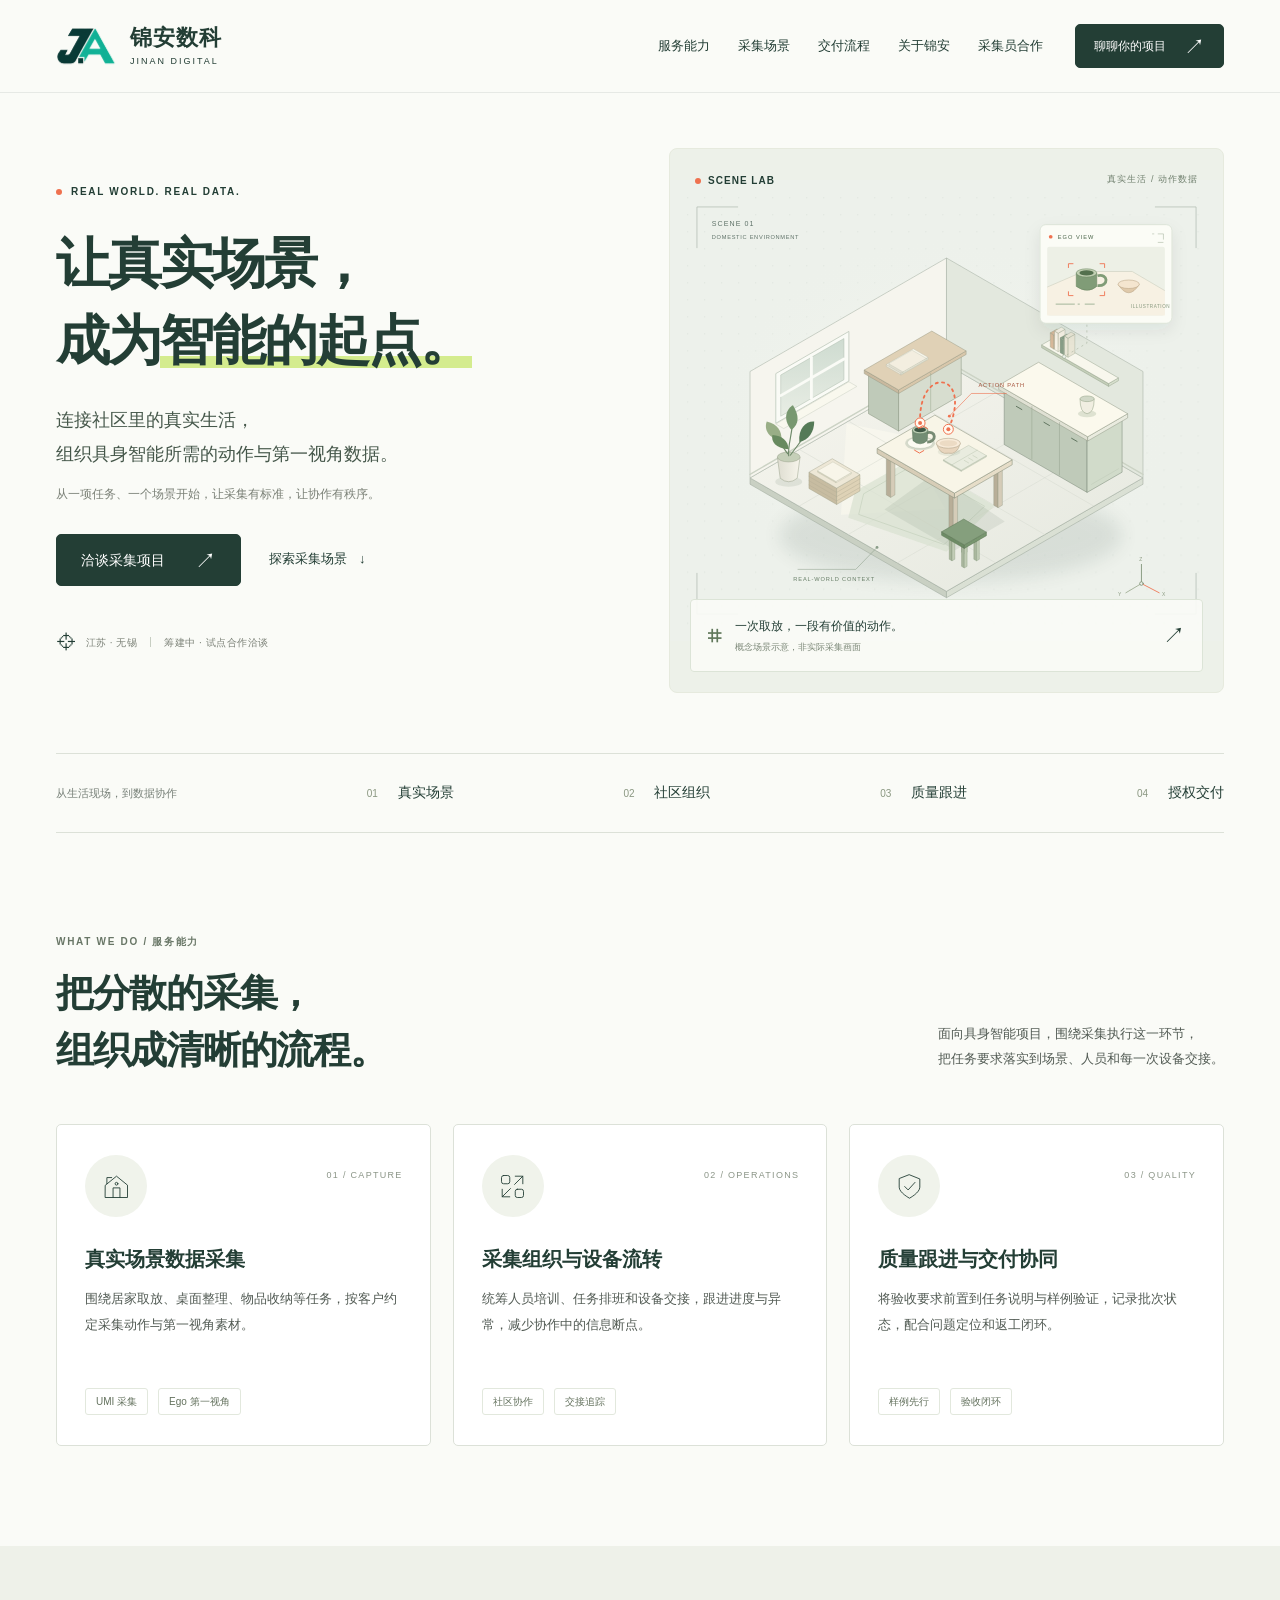
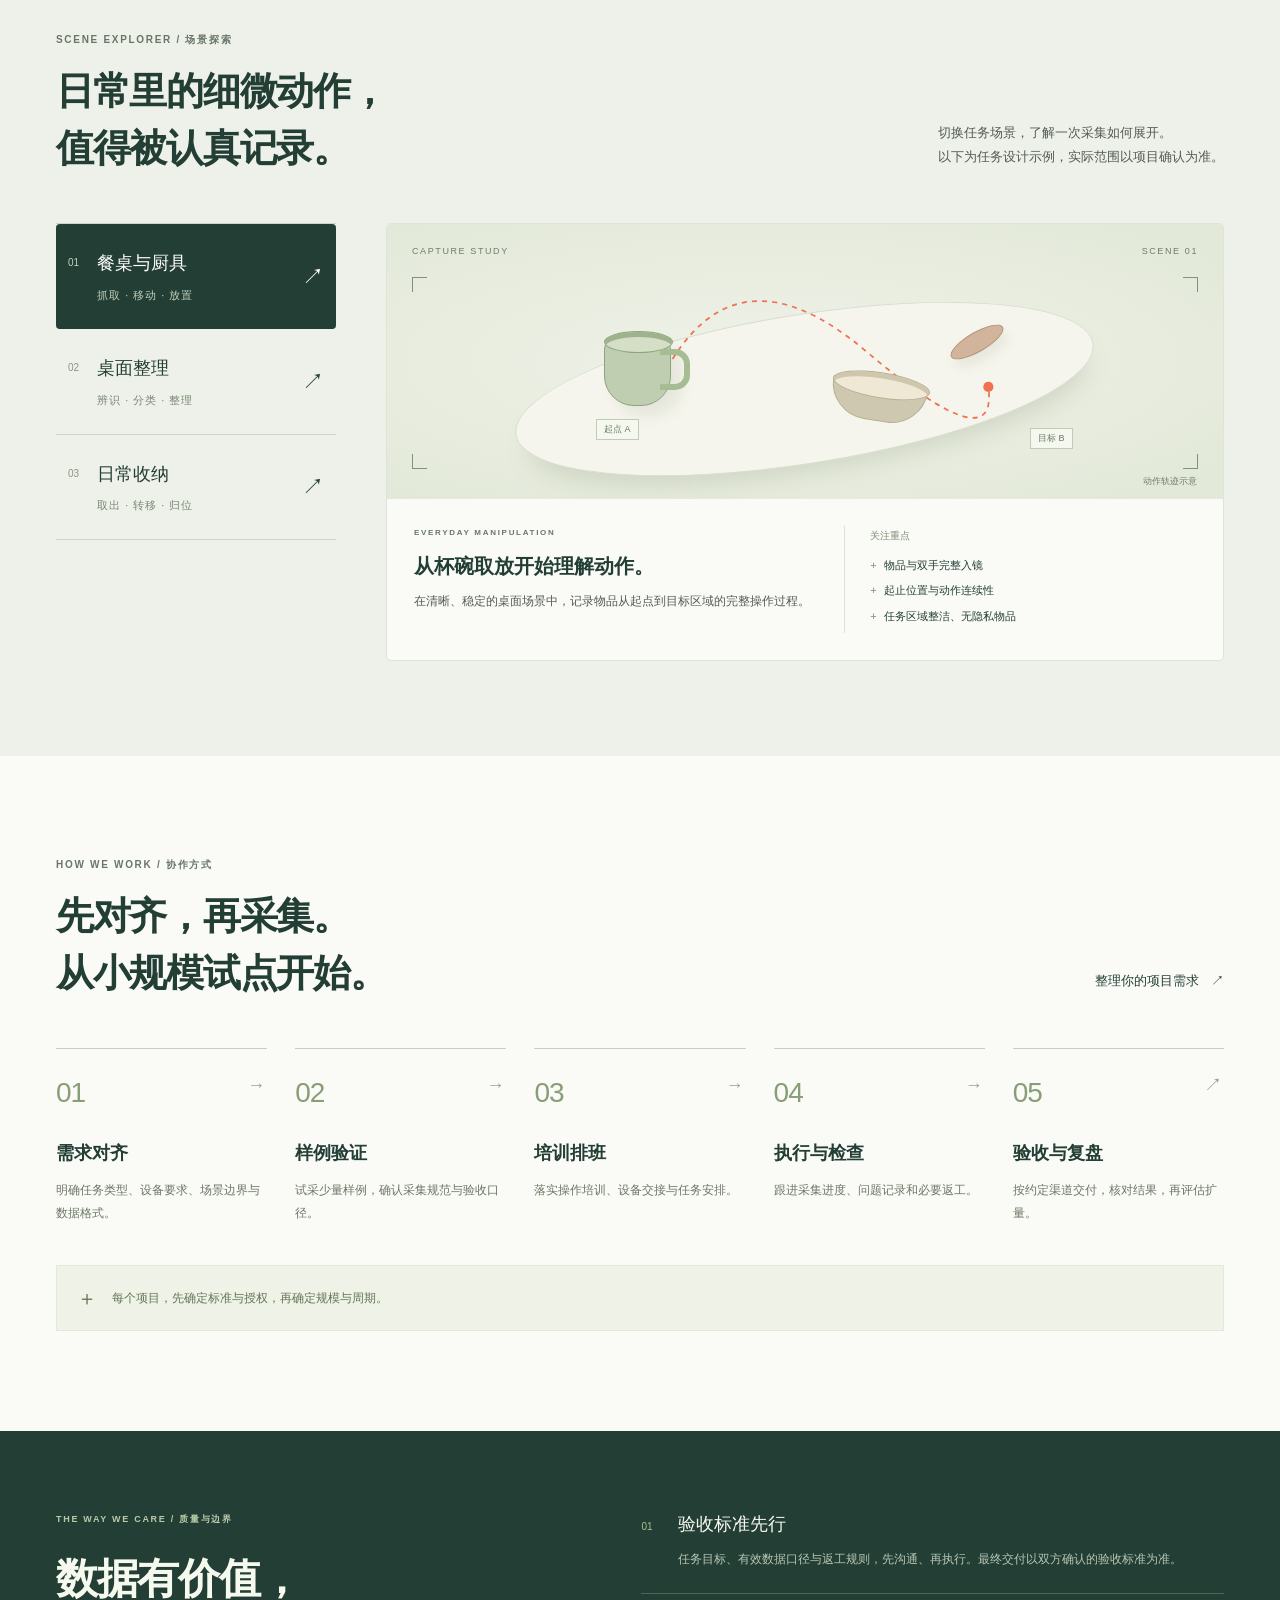
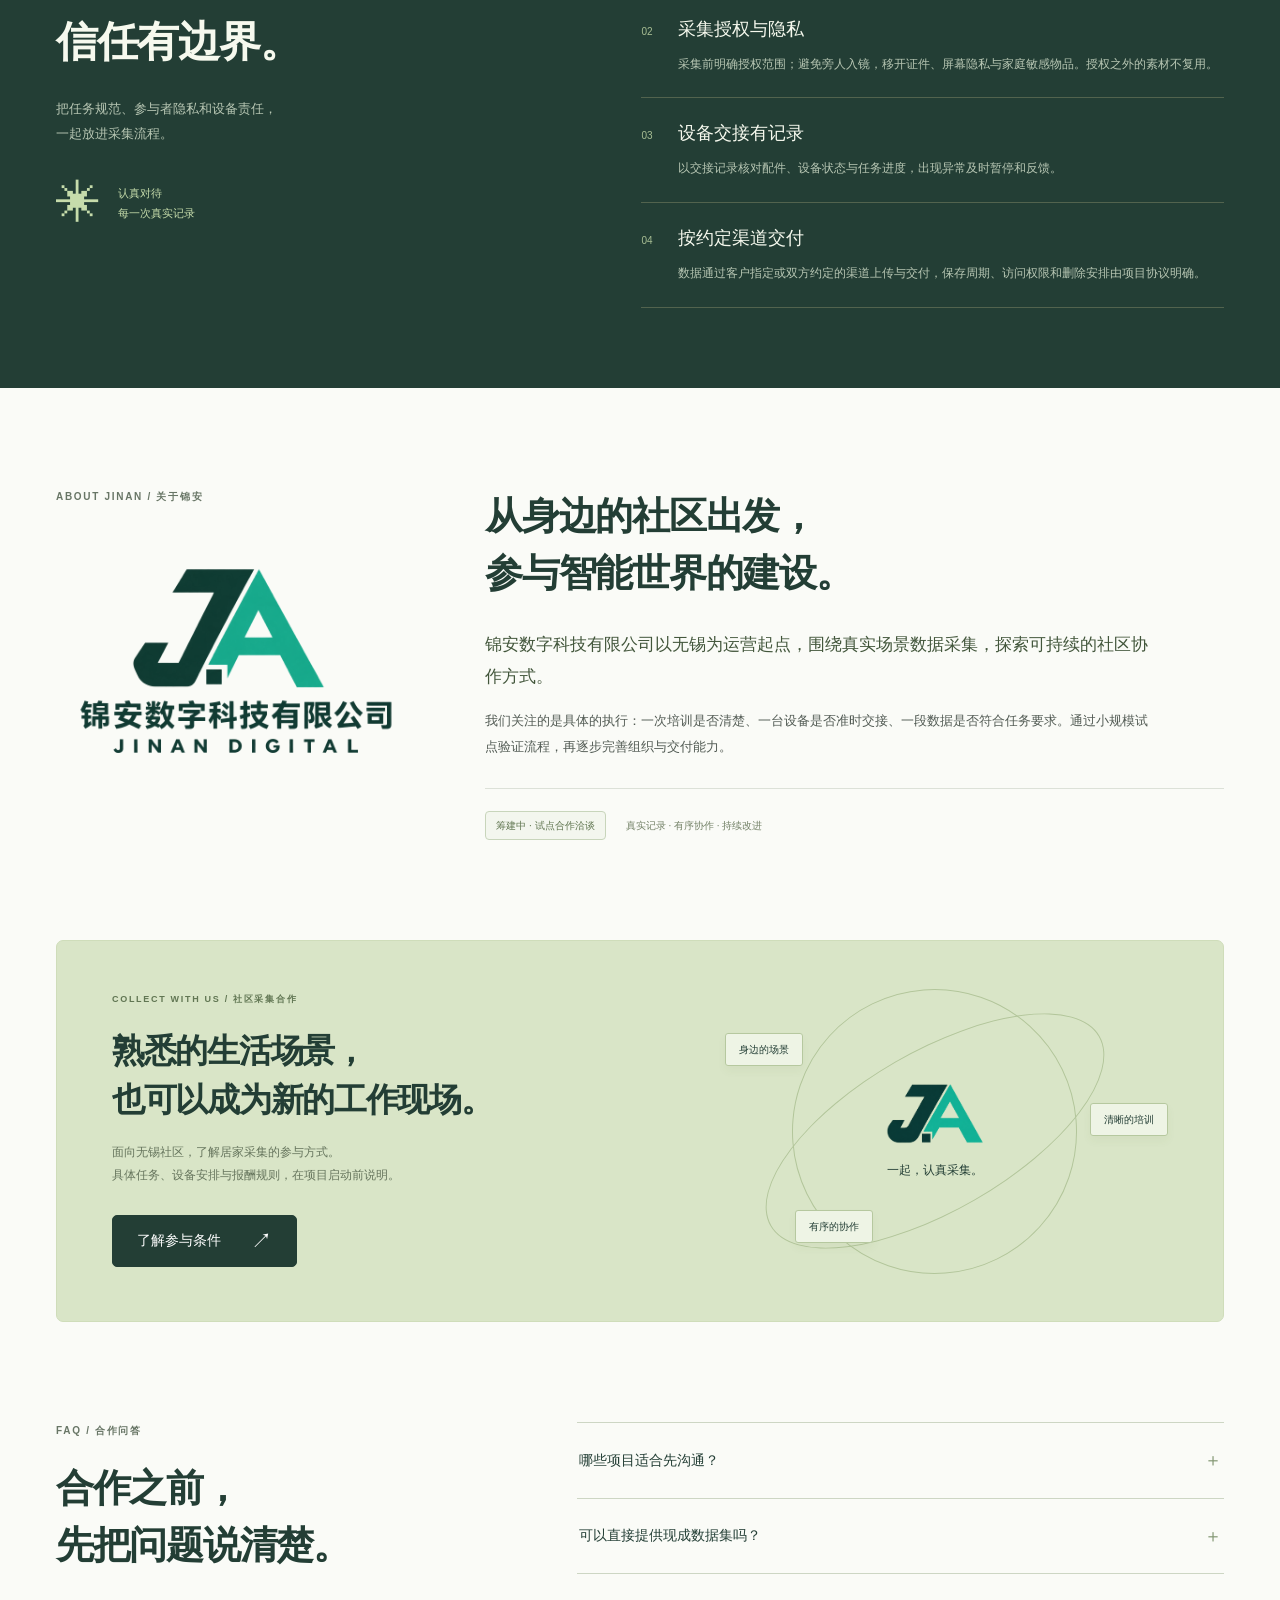
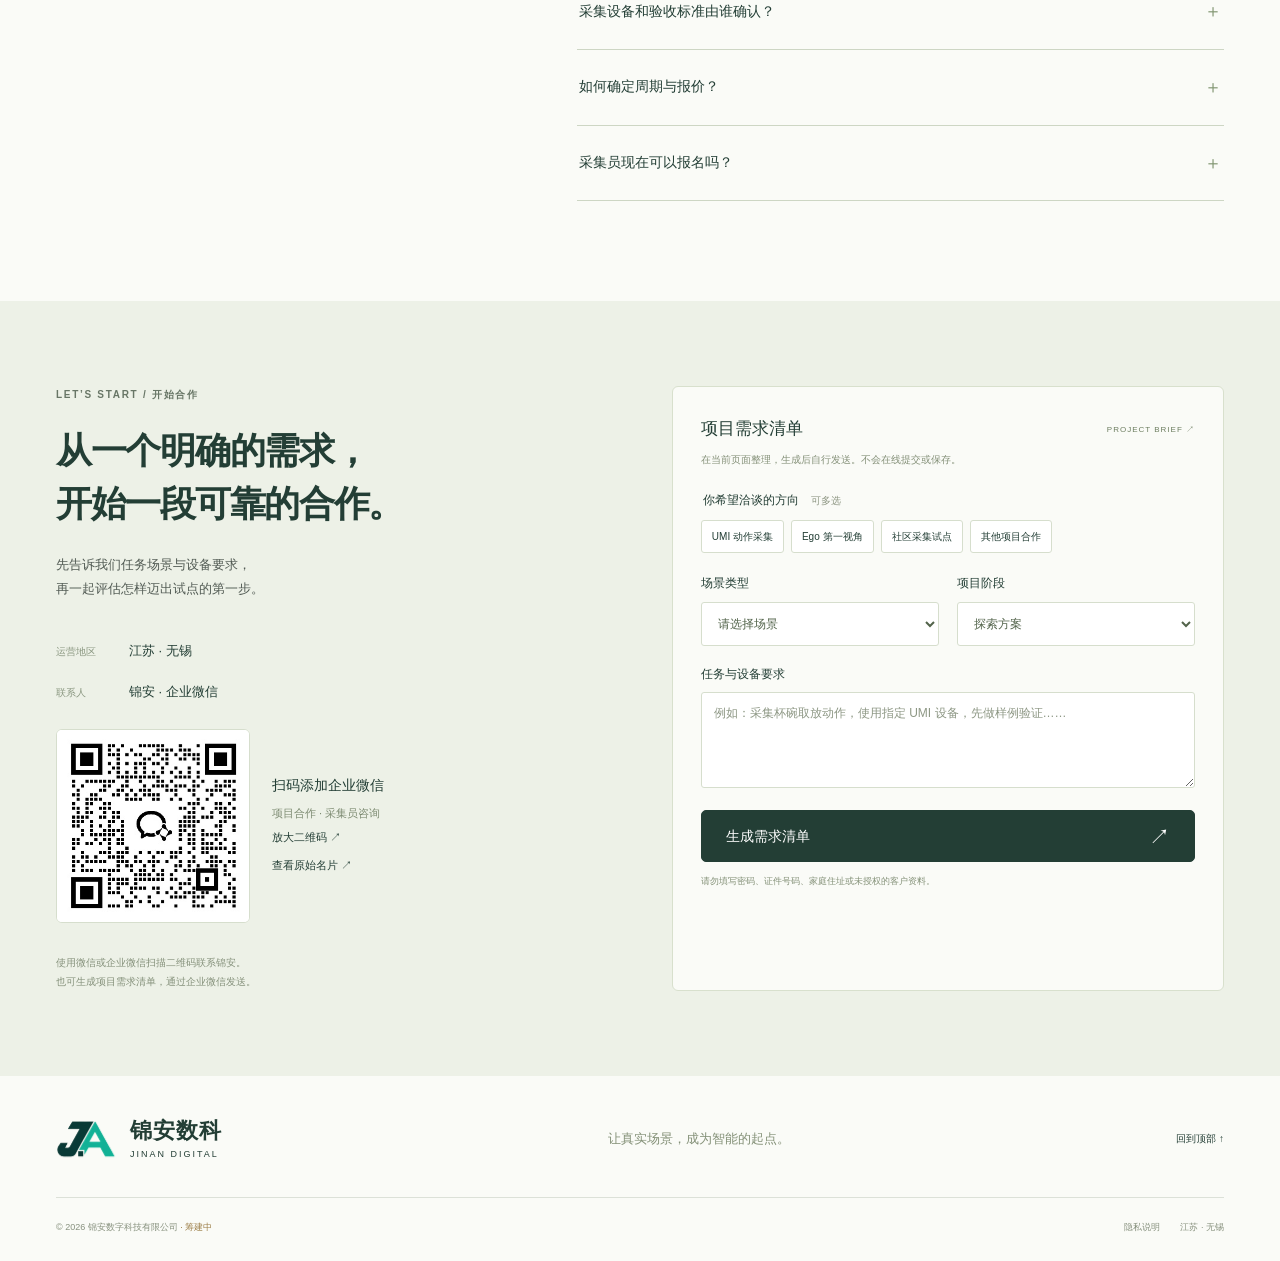
==== index.html @ 5ff61efa "Publish Jinan Digital website with JA logo and WeCom contact" ====
<!doctype html>
<html lang="zh-CN">
<head>
  <meta charset="utf-8">
  <meta name="viewport" content="width=device-width, initial-scale=1">
  <title>锦安数字科技有限公司｜让真实场景，成为智能的起点</title>
  <meta name="description" content="锦安数科立足无锡，筹建具身智能真实场景数据采集服务，围绕 UMI 与第一视角采集，组织场景、人员、设备流转与质量跟进，欢迎洽谈小规模试点。">
  <meta name="theme-color" content="#233e35">
  <meta property="og:title" content="锦安数字科技有限公司">
  <meta property="og:description" content="让真实场景，成为智能的起点。具身智能数据采集 · 无锡">
  <meta property="og:type" content="website">
  <link rel="canonical" href="https://jinan2026.github.io/">
  <link rel="icon" href="favicon-ja.svg" type="image/svg+xml">
  <link rel="stylesheet" href="styles.css">
  <script src="site-config.js" defer></script>
  <script src="app.js" defer></script>
</head>
<body>
  <a class="skip" href="#main">跳到正文</a>
  <header class="site-header">
    <div class="container nav-wrap">
      <a class="brand" href="#home" aria-label="锦安数科 首页"><img class="brand-symbol" src="jinan-ja.svg" alt="" width="60" height="38"><span>锦安数科<small>JINAN DIGITAL</small></span></a>
      <button class="menu-toggle" aria-expanded="false" aria-controls="main-nav" aria-label="打开导航"><span></span><span></span></button>
      <nav id="main-nav" aria-label="主导航"><a href="#services">服务能力</a><a href="#scenarios">采集场景</a><a href="#workflow">交付流程</a><a href="#about">关于锦安</a><a href="#community">采集员合作</a></nav>
      <a class="button button-small header-cta" href="#contact">聊聊你的项目 <span aria-hidden="true">↗</span></a>
    </div>
  </header>
  <main id="main">
    <section class="hero container" id="home" aria-labelledby="hero-title">
      <div class="hero-copy">
        <div class="eyebrow"><span class="status-dot"></span> REAL WORLD. REAL DATA.</div>
        <h1 id="hero-title">让真实场景，<br>成为<span class="hero-em">智能的起点。</span></h1>
        <p class="hero-desc">连接社区里的真实生活，<br>组织具身智能所需的动作与第一视角数据。</p>
        <p class="hero-sub">从一项任务、一个场景开始，让采集有标准，让协作有秩序。</p>
        <div class="hero-actions"><a class="button" href="#contact">洽谈采集项目 <span aria-hidden="true">↗</span></a><a class="text-link" href="#scenarios">探索采集场景 <span aria-hidden="true">↓</span></a></div>
        <div class="hero-meta"><span class="pin" aria-hidden="true">⌖</span><span data-city>江苏 · 无锡</span><i></i><span data-stage>筹建中 · 试点合作洽谈</span></div>
      </div>
      <div class="hero-visual">
        <div class="visual-top"><span><i class="live-dot"></i> SCENE LAB</span><span>真实生活 / 动作数据</span></div>
        <img class="scene-art" src="scene-lab.svg" alt="家庭桌面与收纳场景的等距示意图，展示物品和动作轨迹" width="780" height="650" fetchpriority="high">
        <div class="visual-note"><span class="scan-icon" aria-hidden="true">⌗</span><span>一次取放，一段有价值的动作。<small>概念场景示意，非实际采集画面</small></span><span class="visual-arrow" aria-hidden="true">↗</span></div>
      </div>
    </section>
    <div class="principles container" aria-label="服务方向"><span class="principles-label">从生活现场，到数据协作</span><span><b>01</b> 真实场景</span><span><b>02</b> 社区组织</span><span><b>03</b> 质量跟进</span><span><b>04</b> 授权交付</span></div>

    <section class="section container services" id="services" aria-labelledby="service-title">
      <div class="section-heading"><div><p class="eyebrow muted">WHAT WE DO / 服务能力</p><h2 id="service-title">把分散的采集，<br>组织成清晰的流程。</h2></div><p class="section-intro">面向具身智能项目，围绕采集执行这一环节，<br class="desktop-only">把任务要求落实到场景、人员和每一次设备交接。</p></div>
      <div class="service-grid">
        <article class="service-card"><div class="service-icon" aria-hidden="true"><svg viewBox="0 0 48 48"><path d="M8 22 24 9l16 13v18H8zM19 40V26h10v14M10 20v-9h7"/><circle cx="24" cy="20" r="2"/></svg></div><span class="card-no">01 / CAPTURE</span><h3>真实场景数据采集</h3><p>围绕居家取放、桌面整理、物品收纳等任务，按客户约定采集动作与第一视角素材。</p><div class="tags"><span>UMI 采集</span><span>Ego 第一视角</span></div></article>
        <article class="service-card"><div class="service-icon" aria-hidden="true"><svg viewBox="0 0 48 48"><rect x="8" y="8" width="12" height="12" rx="3"/><rect x="28" y="28" width="12" height="12" rx="3"/><path d="M28 9h11v11m0-11L27 21M9 28v11h11m-11 0 12-12"/></svg></div><span class="card-no">02 / OPERATIONS</span><h3>采集组织与设备流转</h3><p>统筹人员培训、任务排班和设备交接，跟进进度与异常，减少协作中的信息断点。</p><div class="tags"><span>社区协作</span><span>交接追踪</span></div></article>
        <article class="service-card"><div class="service-icon" aria-hidden="true"><svg viewBox="0 0 48 48"><path d="M24 7 39 13v12c0 8-15 16-15 16S9 33 9 25V13zM17 24l5 5 10-11"/></svg></div><span class="card-no">03 / QUALITY</span><h3>质量跟进与交付协同</h3><p>将验收要求前置到任务说明与样例验证，记录批次状态，配合问题定位和返工闭环。</p><div class="tags"><span>样例先行</span><span>验收闭环</span></div></article>
      </div>
    </section>

    <section class="scenario-section" id="scenarios" aria-labelledby="scenario-title"><div class="container">
      <div class="section-heading"><div><p class="eyebrow muted">SCENE EXPLORER / 场景探索</p><h2 id="scenario-title">日常里的细微动作，<br>值得被认真记录。</h2></div><p class="section-intro">切换任务场景，了解一次采集如何展开。<br>以下为任务设计示例，实际范围以项目确认为准。</p></div>
      <div class="scenario-layout"><div class="scene-tabs" role="tablist" aria-label="选择采集场景" aria-orientation="vertical">
        <button id="tab-kitchen" class="scene-tab active" role="tab" aria-selected="true" aria-controls="scene-panel" data-scene="kitchen"><span class="tab-index">01</span><span><strong>餐桌与厨具</strong><small>抓取 · 移动 · 放置</small></span><span aria-hidden="true">↗</span></button>
        <button id="tab-desk" class="scene-tab" role="tab" aria-selected="false" aria-controls="scene-panel" tabindex="-1" data-scene="desk"><span class="tab-index">02</span><span><strong>桌面整理</strong><small>辨识 · 分类 · 整理</small></span><span aria-hidden="true">↗</span></button>
        <button id="tab-storage" class="scene-tab" role="tab" aria-selected="false" aria-controls="scene-panel" tabindex="-1" data-scene="storage"><span class="tab-index">03</span><span><strong>日常收纳</strong><small>取出 · 转移 · 归位</small></span><span aria-hidden="true">↗</span></button>
      </div><div class="scenario-panel" role="tabpanel" id="scene-panel" aria-labelledby="tab-kitchen" tabindex="0">
        <div class="scene-demo" data-demo="kitchen" aria-hidden="true"><div class="demo-header"><span>CAPTURE STUDY</span><span id="demo-code">SCENE 01</span></div><div class="capture-corner tl"></div><div class="capture-corner tr"></div><div class="capture-corner bl"></div><div class="capture-corner br"></div><div class="demo-surface"></div><div class="object object-one"></div><div class="object object-two"></div><div class="object object-three"></div><svg class="motion-path" viewBox="0 0 600 270"><path d="M160 150Q230 15 360 125T480 160"/><circle cx="160" cy="150" r="5"/><circle cx="480" cy="160" r="5"/></svg><span class="object-label label-from">起点 A</span><span class="object-label label-to">目标 B</span><span class="demo-caption">动作轨迹示意</span></div>
        <div class="scene-detail"><div><p class="eyebrow muted" id="scene-type">EVERYDAY MANIPULATION</p><h3 id="scene-title">从杯碗取放开始理解动作。</h3><p id="scene-description">在清晰、稳定的桌面场景中，记录物品从起点到目标区域的完整操作过程。</p></div><div class="scene-focus"><span>关注重点</span><ul id="scene-focus"><li>物品与双手完整入镜</li><li>起止位置与动作连续性</li><li>任务区域整洁、无隐私物品</li></ul></div></div>
      </div></div>
      <noscript><p class="no-js-note">其他场景示例：桌面整理关注物品分类与任务顺序；日常收纳关注取出、转移与归位的完整过程。</p></noscript>
    </div></section>

    <section class="section container" id="workflow" aria-labelledby="workflow-title">
      <div class="section-heading"><div><p class="eyebrow muted">HOW WE WORK / 协作方式</p><h2 id="workflow-title">先对齐，再采集。<br>从小规模试点开始。</h2></div><a class="text-link" href="#contact">整理你的项目需求 <span aria-hidden="true">↗</span></a></div>
      <ol class="process"><li><span class="step-no">01</span><h3>需求对齐</h3><p>明确任务类型、设备要求、场景边界与数据格式。</p></li><li><span class="step-no">02</span><h3>样例验证</h3><p>试采少量样例，确认采集规范与验收口径。</p></li><li><span class="step-no">03</span><h3>培训排班</h3><p>落实操作培训、设备交接与任务安排。</p></li><li><span class="step-no">04</span><h3>执行与检查</h3><p>跟进采集进度、问题记录和必要返工。</p></li><li><span class="step-no">05</span><h3>验收与复盘</h3><p>按约定渠道交付，核对结果，再评估扩量。</p></li></ol>
      <div class="workflow-foot"><span class="small-cross" aria-hidden="true">＋</span> 每个项目，先确定标准与授权，再确定规模与周期。</div>
    </section>

    <section class="quality-section" aria-labelledby="quality-title"><div class="container quality-layout"><div class="quality-heading"><p class="eyebrow">THE WAY WE CARE / 质量与边界</p><h2 id="quality-title">数据有价值，<br>信任有边界。</h2><p>把任务规范、参与者隐私和设备责任，<br>一起放进采集流程。</p><div class="quality-stamp"><span aria-hidden="true">✳</span><span>认真对待<br>每一次真实记录</span></div></div><div class="quality-list">
        <article><span>01</span><div><h3>验收标准先行</h3><p>任务目标、有效数据口径与返工规则，先沟通、再执行。最终交付以双方确认的验收标准为准。</p></div></article>
        <article><span>02</span><div><h3>采集授权与隐私</h3><p>采集前明确授权范围；避免旁人入镜，移开证件、屏幕隐私与家庭敏感物品。授权之外的素材不复用。</p></div></article>
        <article><span>03</span><div><h3>设备交接有记录</h3><p>以交接记录核对配件、设备状态与任务进度，出现异常及时暂停和反馈。</p></div></article>
        <article><span>04</span><div><h3>按约定渠道交付</h3><p>数据通过客户指定或双方约定的渠道上传与交付，保存周期、访问权限和删除安排由项目协议明确。</p></div></article>
      </div></div></section>

    <section class="section container about" id="about" aria-labelledby="about-title"><div class="about-label"><p class="eyebrow muted">ABOUT JINAN / 关于锦安</p><img class="about-logo" src="jinan-logo-full.png" alt="锦安数字科技有限公司，JINAN DIGITAL" width="1536" height="1024" loading="lazy"></div><div class="about-copy"><h2 id="about-title">从身边的社区出发，<br>参与智能世界的建设。</h2><p class="about-lead">锦安数字科技有限公司以无锡为运营起点，围绕真实场景数据采集，探索可持续的社区协作方式。</p><p>我们关注的是具体的执行：一次培训是否清楚、一台设备是否准时交接、一段数据是否符合任务要求。通过小规模试点验证流程，再逐步完善组织与交付能力。</p><div class="about-bottom"><span class="stage-pill" data-stage>筹建中 · 试点合作洽谈</span><span>真实记录 · 有序协作 · 持续改进</span></div></div></section>

    <section class="community-section container" id="community" aria-labelledby="community-title"><div><p class="eyebrow">COLLECT WITH US / 社区采集合作</p><h2 id="community-title">熟悉的生活场景，<br>也可以成为新的工作现场。</h2><p>面向无锡社区，了解居家采集的参与方式。<br>具体任务、设备安排与报酬规则，在项目启动前说明。</p><button class="button button-light" type="button" data-open-join>了解参与条件 <span aria-hidden="true">↗</span></button><noscript><p>参与条件：年满 18 周岁、能完成操作培训、具备经授权且适合任务的采集空间、能按约定交接设备。请通过商务联系方式咨询。</p></noscript></div><div class="community-graphic" aria-hidden="true"><div class="orbit orbit-one"></div><div class="orbit orbit-two"></div><div class="community-center"><img class="brand-symbol" src="jinan-ja.svg" alt="" width="60" height="38"><span>一起，认真采集。</span></div><span class="orbit-tag tag-home">身边的场景</span><span class="orbit-tag tag-train">清晰的培训</span><span class="orbit-tag tag-plan">有序的协作</span></div></section>

    <section class="section container faq-section" aria-labelledby="faq-title"><div><p class="eyebrow muted">FAQ / 合作问答</p><h2 id="faq-title">合作之前，<br>先把问题说清楚。</h2></div><div class="faq-list"><details><summary>哪些项目适合先沟通？<span aria-hidden="true">＋</span></summary><p>涉及家庭或桌面操作的 UMI、Ego 第一视角采集项目，可以先提供任务说明与设备要求。我们会一起评估场景适配、人员组织和试点安排，具体可执行范围以评估结果为准。</p></details><details><summary>可以直接提供现成数据集吗？<span aria-hidden="true">＋</span></summary><p>当前以项目制采集服务筹备与试点洽谈为主，暂不在本网站提供现成数据集下载或售卖。客户授权范围之外的数据不会转售或复用。</p></details><details><summary>采集设备和验收标准由谁确认？<span aria-hidden="true">＋</span></summary><p>设备型号、提供方式、使用授权、数据格式与验收规则，需要在启动前由双方书面确认。设备兼容性和任务可行性通过样例采集验证。</p></details><details><summary>如何确定周期与报价？<span aria-hidden="true">＋</span></summary><p>根据任务复杂度、场景要求、质量标准、设备条件和预计规模综合评估，样例验证后再确认正式计划。本网站不承诺固定单价、产量或验收通过率。</p></details><details><summary>采集员现在可以报名吗？<span aria-hidden="true">＋</span></summary><p>目前处于筹建与试点准备阶段，可先了解参与条件。实际招募以明确的项目需求为准，劳动安排、报酬和结算规则会在参与前书面说明。</p></details></div></section>

    <section class="contact-section" id="contact" aria-labelledby="contact-title"><div class="container contact-layout"><div class="contact-copy"><p class="eyebrow muted">LET’S START / 开始合作</p><h2 id="contact-title">从一个明确的需求，<br>开始一段可靠的合作。</h2><p>先告诉我们任务场景与设备要求，<br>再一起评估怎样迈出试点的第一步。</p><div class="contact-lines" id="contact-lines"><span class="contact-city"><b>运营地区</b><span data-city>江苏 · 无锡</span></span><span><b>联系人</b><span>锦安 · 企业微信</span></span></div><div class="wecom-contact"><button class="qr-preview" type="button" data-open-qr aria-label="放大锦安的企业微信二维码"><span class="qr-window"><img class="wecom-card-image" src="contact-wecom.jpg" alt="锦安企业微信联系二维码" width="1200" height="2412" loading="lazy"></span></button><div class="wecom-copy"><strong>扫码添加企业微信</strong><p>项目合作 · 采集员咨询</p><button class="text-link" type="button" data-open-qr>放大二维码 ↗</button><a class="text-link original-card-link" href="contact-wecom.jpg" target="_blank" rel="noopener">查看原始名片 ↗</a></div></div><p class="contact-caption">使用微信或企业微信扫描二维码联系锦安。<br>也可生成项目需求清单，通过企业微信发送。</p></div>
      <form id="brief-form" class="brief-form"><div class="form-top"><span>项目需求清单</span><span>PROJECT BRIEF ↗</span></div><p class="form-note">在当前页面整理，生成后自行发送。不会在线提交或保存。</p><fieldset><legend>你希望洽谈的方向 <span>可多选</span></legend><div class="choice-group"><label><input type="checkbox" name="service" value="UMI 动作采集"><span>UMI 动作采集</span></label><label><input type="checkbox" name="service" value="Ego 第一视角采集"><span>Ego 第一视角</span></label><label><input type="checkbox" name="service" value="社区采集试点"><span>社区采集试点</span></label><label><input type="checkbox" name="service" value="其他项目合作"><span>其他项目合作</span></label></div></fieldset><div class="form-row"><label>场景类型<select name="scene"><option value="待沟通">请选择场景</option><option>餐桌与厨具</option><option>桌面整理</option><option>日常收纳</option><option>多场景 / 其他</option></select></label><label>项目阶段<select name="stage"><option>探索方案</option><option>样例验证</option><option>准备试点</option><option>已有明确任务</option></select></label></div><label class="field-label">任务与设备要求<textarea name="details" rows="3" maxlength="2000" placeholder="例如：采集杯碗取放动作，使用指定 UMI 设备，先做样例验证……"></textarea></label><button class="button form-submit" type="submit" disabled>生成需求清单 <span aria-hidden="true">↗</span></button><p class="form-privacy">请勿填写密码、证件号码、家庭住址或未授权的客户资料。</p><div id="brief-output" class="brief-output" hidden><label for="brief-text">需求清单已生成，可继续修改</label><textarea id="brief-text" rows="8" maxlength="6000"></textarea><div class="output-actions"><button type="button" class="button button-small" id="download-brief">下载清单</button><button type="button" class="button button-small button-outline" id="copy-brief">复制内容</button><a class="text-link" id="email-brief" hidden>用邮件发送 ↗</a></div><p id="brief-status" role="status" aria-live="polite"></p></div><noscript><p>需求清单工具需要启用 JavaScript。你也可以自行整理任务类型、场景、设备、目标数量、时间及验收要求，联系公司沟通。</p></noscript></form>
    </div></section>
  </main>
  <footer class="site-footer"><div class="container"><div class="footer-top"><a class="brand" href="#home"><img class="brand-symbol" src="jinan-ja.svg" alt="" width="60" height="38"><span>锦安数科<small>JINAN DIGITAL</small></span></a><p>让真实场景，成为智能的起点。</p><a href="#home" class="back-top">回到顶部 ↑</a></div><div class="footer-bottom"><span>© <span id="year">2026</span> <span data-company>锦安数字科技有限公司</span><span class="footer-stage"> · 筹建中</span></span><div><a href="privacy.html">隐私说明</a><span id="filing-links"></span><span data-city>江苏 · 无锡</span></div></div></div></footer>
  <dialog id="join-dialog" aria-labelledby="join-title"><button class="dialog-close" type="button" data-close-dialog aria-label="关闭参与说明">×</button><p class="eyebrow muted">COLLECT WITH US</p><h2 id="join-title">先了解，再参与。</h2><p>我们正在筹备无锡社区采集试点，具体招募随项目需求开展。</p><ul class="join-conditions"><li><b>成年参与者</b><span>年满 18 周岁，能够独立理解任务与操作要求。</span></li><li><b>合适的采集空间</b><span>空间使用已获授权，具备满足任务要求的光线与网络条件。</span></li><li><b>认真完成培训</b><span>按规范采集，保护自己和他人隐私，及时反馈异常。</span></li><li><b>配合设备交接</b><span>按约定时间交接并检查设备，实际任务和劳动时间另行明确。</span></li></ul><p class="join-note">报酬、结算、设备责任与保障安排，在参与前书面确认。了解条件不代表报名成功或获得任务。</p><a class="button" href="#contact" data-close-dialog>查看联系方式 <span aria-hidden="true">↗</span></a></dialog>
  <dialog id="qr-dialog" aria-labelledby="qr-title"><button class="dialog-close" type="button" data-close-qr aria-label="关闭二维码">×</button><p class="eyebrow muted">BUSINESS CONTACT</p><h2 id="qr-title">联系锦安</h2><p>扫描二维码，添加企业微信</p><div class="qr-window qr-large"><img class="wecom-card-image" src="contact-wecom.jpg" alt="锦安企业微信联系二维码，放大显示" width="1200" height="2412"></div><p class="qr-help">手机上可打开原始名片，再保存到相册识别。</p><a class="button original-card-link" href="contact-wecom.jpg" target="_blank" rel="noopener">打开原始名片 ↗</a></dialog>
  <div id="toast" class="toast" role="status" aria-live="polite"></div>
</body></html>
---- styles.css ----
:root{--ink:#233e35;--body:#525b54;--muted:#778078;--line:#dce1d8;--paper:#fafbf7;--green:#d4ec8e;--mint:#edf1e9;--orange:#ef714f;--white:#fff;--radius:5px}*{box-sizing:border-box}html{scroll-behavior:smooth;scroll-padding-top:96px}body{margin:0;background:var(--paper);color:var(--ink);font-family:Inter,-apple-system,BlinkMacSystemFont,"PingFang SC","Microsoft YaHei","Noto Sans CJK SC",sans-serif;-webkit-font-smoothing:antialiased;font-size:15px;line-height:1.7}button,input,textarea,select{font:inherit}button,a,input,textarea,select{-webkit-tap-highlight-color:transparent}button,a{touch-action:manipulation}a{color:inherit;text-decoration:none}button{color:inherit;cursor:pointer}img{max-width:100%;height:auto;display:block}button:focus-visible,a:focus-visible,input:focus-visible,select:focus-visible,textarea:focus-visible,summary:focus-visible,[tabindex]:focus-visible{outline:3px solid #bb5e39;outline-offset:5px}p,h1,h2,h3{margin:0}h1,h2,h3{font-weight:600}h2{font-size:clamp(30px,3vw,42px);line-height:1.48;letter-spacing:-1.3px}h3{font-size:22px;line-height:1.5}p{color:var(--body)}.container{width:min(1280px,calc(100% - 112px));margin-inline:auto}.skip{position:fixed;top:-100px;left:20px;z-index:100;background:var(--ink);color:white;padding:12px 20px}.skip:focus{top:8px}.site-header{position:sticky;top:0;background:rgba(250,251,247,.97);border-bottom:1px solid rgba(35,62,53,.09);z-index:50}.nav-wrap{height:92px;display:flex;align-items:center;justify-content:space-between;gap:32px}.brand{display:flex;gap:12px;align-items:center;flex-shrink:0;font-size:22px;line-height:1.35;font-weight:650;letter-spacing:1px}.brand small{display:block;font-size:9px;font-weight:500;letter-spacing:2px;line-height:1.8}.nav-wrap nav{display:flex;gap:28px;margin-left:auto;font-size:13px}.nav-wrap nav a{position:relative}.nav-wrap nav a:hover{color:#637d3e}.nav-wrap nav a:after{content:'';height:1px;position:absolute;background:var(--ink);bottom:-6px;left:0;width:0;transition:width .2s}.nav-wrap nav a:hover:after{width:100%}.button{border:1px solid var(--ink);background:var(--ink);color:#fff;min-height:52px;padding:12px 24px;display:inline-flex;align-items:center;justify-content:center;gap:30px;border-radius:var(--radius);font-size:14px;line-height:1.5;font-weight:500;transition:background .2s,transform .2s}.button:disabled{opacity:.5;cursor:not-allowed;transform:none}.button:hover{background:#3c5b4d;transform:translateY(-2px)}.button span[aria-hidden]{font-size:21px;line-height:1}.button-small{min-height:44px;padding:10px 18px;font-size:12px;gap:18px}.button-outline{background:transparent;color:var(--ink)}.button-outline:hover{background:var(--mint)}.button-light{background:var(--green);border-color:var(--green);color:var(--ink)}.button-light:hover{background:#e3f4b5}.menu-toggle{display:none}.hero{display:grid;grid-template-columns:1.04fr 1fr;gap:36px;padding-top:55px;padding-bottom:60px;align-items:center;min-height:660px}.eyebrow{font-size:10px;font-weight:600;letter-spacing:1.7px;line-height:1.8;display:flex;align-items:center;gap:9px;color:var(--ink);margin-bottom:20px}.muted{color:#687666}.status-dot,.live-dot{display:inline-block;width:6px;height:6px;border-radius:50%;background:var(--orange)}h1{font-size:clamp(38px,4.25vw,60px);line-height:1.43;letter-spacing:-2px;margin:24px 0 23px;white-space:nowrap}.hero-em{position:relative;z-index:1}.hero-em:after{content:'';position:absolute;left:0;bottom:3px;height:12px;width:100%;background:var(--green);z-index:-1}.hero-desc{font-size:18px;line-height:1.9;color:#45574a}.hero-sub{font-size:12px;color:#7b8177;margin-top:12px}.hero-actions{display:flex;gap:28px;align-items:center;margin-top:30px}.text-link{font-size:13px;display:inline-flex;align-items:center;gap:12px;border-bottom:1px solid transparent;padding-block:8px}.text-link:hover{border-color:currentColor}.hero-meta{display:flex;align-items:center;gap:10px;font-size:10px;color:#7b8177;margin-top:40px;letter-spacing:.5px}.hero-meta i{width:1px;height:10px;background:#c7cec2;margin:0 3px}.pin{font-size:19px;color:var(--ink)}.hero-visual{position:relative;background:#edf1e9;border:1px solid #e6eade;align-self:stretch;max-height:550px;min-height:440px;border-radius:8px;overflow:hidden;display:flex;flex-direction:column;justify-content:space-between}.visual-top{display:flex;justify-content:space-between;padding:23px 25px;font-size:9px;color:#71816f;letter-spacing:1px;z-index:1}.visual-top>span:first-child{font-size:10px;color:var(--ink);display:flex;align-items:center;gap:7px;font-weight:600}.scene-art{width:100%;position:absolute;inset:20px 0 auto;height:calc(100% - 60px);object-fit:contain}.visual-note{margin:0 20px 20px;z-index:1;display:flex;align-items:center;gap:13px;padding:16px 17px;border:1px solid #dce4d7;background:rgba(250,251,247,.93);border-radius:4px;font-size:12px}.visual-note small{display:block;font-size:9px;color:#7c8878;margin-top:3px}.scan-icon{font-size:27px;line-height:1;color:#61785b}.visual-arrow{margin-left:auto;font-size:22px}.principles{display:flex;gap:32px;align-items:center;justify-content:space-between;padding-block:27px;border-block:1px solid var(--line);font-size:14px}.principles-label{font-size:11px;color:var(--muted);margin-right:20px}.principles b{color:#8a9781;font-size:10px;font-weight:500;margin-right:16px}.section{padding-block:100px}.section-heading{display:flex;justify-content:space-between;align-items:flex-end;gap:40px;margin-bottom:46px}.section-heading .eyebrow{margin-bottom:14px}.section-intro{font-size:13px;line-height:1.9;max-width:370px;padding-bottom:7px}.service-grid{display:grid;grid-template-columns:repeat(3,1fr);gap:22px}.service-card{background:#fff;border:1px solid var(--line);padding:30px 28px;position:relative;border-radius:5px}.service-icon{width:62px;height:62px;background:#f0f3eb;border-radius:50%;display:grid;place-items:center;margin-bottom:27px}.service-icon svg{height:33px;width:33px;fill:none;stroke:var(--ink);stroke-width:1.3;stroke-linecap:round;stroke-linejoin:round}.card-no{position:absolute;top:43px;right:27px;color:#8b9587;font-size:9px;letter-spacing:1.3px}.service-card h3{font-size:20px;margin-bottom:12px}.service-card p{font-size:13px;line-height:1.95;min-height:76px}.tags{display:flex;gap:10px;flex-wrap:wrap;margin-top:26px}.tags span{font-size:10px;padding:4px 10px;border:1px solid #e2e8dd;border-radius:3px;color:#63715d}.scenario-section{padding-block:85px 95px;background:#eef1e9}.scenario-layout{display:grid;grid-template-columns:280px 1fr;gap:50px;align-items:start}.scene-tabs{border-top:1px solid #cbd5c6}.scene-tab{width:100%;background:transparent;border:0;border-bottom:1px solid #cbd5c6;padding:24px 12px;display:flex;gap:18px;text-align:left;align-items:center;min-height:105px}.scene-tab .tab-index{font-size:10px;align-self:flex-start;margin-top:6px;color:#8a9781}.scene-tab strong{font-weight:500;font-size:18px;display:block}.scene-tab small{display:block;font-size:11px;letter-spacing:1px;margin-top:7px;color:#778773}.scene-tab>span:last-child{font-size:22px;margin-left:auto}.scene-tab.active{background:var(--ink);color:white;border-radius:4px;border-color:var(--ink)}.scene-tab.active small,.scene-tab.active .tab-index{color:#c3d1bd}.scene-tab:not(.active):hover{background:#e4eadc}.scenario-panel{background:var(--paper);border:1px solid #dee4d6;border-radius:5px;overflow:hidden}.scene-demo{height:275px;position:relative;overflow:hidden;background:radial-gradient(ellipse at 45% 50%,#eff2e8 0,#e3e9d9 90%)}.demo-header{position:absolute;left:25px;right:25px;top:20px;display:flex;justify-content:space-between;font-size:9px;letter-spacing:1.6px;color:#6d7e66}.capture-corner{position:absolute;width:15px;height:15px;border-color:#7d9575;border-style:solid;z-index:3}.tl{top:53px;left:25px;border-width:1px 0 0 1px}.tr{top:53px;right:25px;border-width:1px 1px 0 0}.bl{bottom:30px;left:25px;border-width:0 0 1px 1px}.br{bottom:30px;right:25px;border-width:0 1px 1px 0}.demo-surface{width:70%;height:150px;position:absolute;top:90px;left:15%;border-radius:50%;background:#f6f5ed;border:1px solid #d9dfd0;box-shadow:0 18px 25px -12px #7f8b6a40;transform:rotate(-9deg)}.object{position:absolute;z-index:2;transition:all .35s}.object-one{height:67px;width:67px;background:#bfcdb0;border:1px solid #8ca57e;border-radius:10px 10px 30px 30px;top:115px;left:26%;box-shadow:10px 10px 14px #83907324}.object-one:before{content:'';position:absolute;left:-1px;top:-9px;width:67px;height:20px;border-radius:50%;background:#d5dfc7;border:1px solid #8ca57e;box-shadow:inset 0 5px 0 #9db28d}.object-one:after{content:'';position:absolute;right:-20px;top:9px;width:24px;height:29px;border:6px solid #a6bc93;border-left:0;border-radius:0 15px 15px 0}.object-two{top:158px;left:53%;height:39px;width:96px;background:#cfc8b1;border:1px solid #b6af92;border-radius:3px 3px 45px 45px;transform:rotate(9deg)}.object-two:before{content:'';position:absolute;top:-11px;left:-1px;width:96px;height:24px;border-radius:50%;background:#eee8d5;border:1px solid #b6af92;box-shadow:inset 0 5px 0 #cec7ad}.object-three{top:108px;left:67%;height:20px;width:60px;background:#d2b49c;border:1px solid #b49378;transform:rotate(-30deg);border-radius:50%;box-shadow:0 8px 12px #83907324}.motion-path{position:absolute;width:100%;height:100%;top:0;left:0;fill:var(--orange);pointer-events:none}.motion-path path{fill:none;stroke:var(--orange);stroke-width:1.7;stroke-dasharray:5 5}.object-label{position:absolute;font-size:9px;color:#6b7c62;border:1px solid #c0ccb5;background:#f5f8ee;padding:2px 7px;z-index:3}.label-from{top:195px;left:25%}.label-to{top:204px;right:18%}.demo-caption{position:absolute;bottom:10px;right:26px;font-size:9px;color:#6e7e66}.scene-detail{display:grid;grid-template-columns:1.15fr 1fr;gap:26px;padding:27px}.scene-detail .eyebrow{font-size:8px;margin:0 0 10px}.scene-detail h3{font-size:20px}.scene-detail p{font-size:12px;margin-top:9px;line-height:1.85}.scene-focus{border-left:1px solid var(--line);padding-left:25px;font-size:11px}.scene-focus>span{color:#7d8c74;font-size:10px}.scene-focus ul{list-style:none;padding:0;margin:11px 0 0}.scene-focus li{margin:7px 0}.scene-focus li:before{content:'+';margin-right:7px;color:#7c946b}.scene-demo[data-demo=desk] .object-one{height:18px;width:92px;border-radius:2px;background:#cfb793;border-color:#b49b79;transform:rotate(-14deg);top:140px}.scene-demo[data-demo=desk] .object-one:before{width:92px;height:60px;top:-43px;border-radius:2px;background:#eadac1;box-shadow:none;border-color:#b49b79;transform:skewX(20deg)}.scene-demo[data-demo=desk] .object-one:after{display:none}.scene-demo[data-demo=desk] .object-two{background:#c3cdb0;border-color:#9caa87;transform:rotate(7deg);height:25px;width:83px;border-radius:2px}.scene-demo[data-demo=desk] .object-two:before{width:83px;height:50px;top:-28px;border-radius:2px;transform:skewX(-25deg);background:#dbe4cc;box-shadow:none;border-color:#9caa87}.scene-demo[data-demo=desk] .object-three{height:7px;border-radius:4px;top:120px;left:60%;transform:rotate(20deg);background:#ee9478}.scene-demo[data-demo=storage] .object-one{width:93px;height:55px;top:143px;background:#c3b296;border:1px solid #a89474;border-radius:2px;transform:skewY(8deg)}.scene-demo[data-demo=storage] .object-one:before{width:93px;height:45px;top:-32px;border-radius:2px;transform:skewX(-35deg);left:15px;border-color:#a89474;background:#e0d0b5;box-shadow:inset 0 8px 0 #a8947455}.scene-demo[data-demo=storage] .object-one:after{width:31px;height:55px;right:-32px;top:-17px;border:1px solid #a89474;border-radius:1px;transform:skewY(-45deg);background:#b8a17e}.scene-demo[data-demo=storage] .object-two{border-radius:7px;height:20px;width:72px;background:#9cad9b;border-color:#7b927c;top:156px;left:59%}.scene-demo[data-demo=storage] .object-two:before{width:72px;height:30px;top:-20px;border-radius:6px;transform:skewX(-20deg);background:#d5e0ce;box-shadow:none;border-color:#7b927c}.scene-demo[data-demo=storage] .object-three{top:179px;left:63%;height:13px;width:66px;border-radius:4px;background:#d8bd9a}.process{display:grid;grid-template-columns:repeat(5,1fr);list-style:none;margin:0;padding:0;gap:28px}.process li{border-top:1px solid #c6d0bd;padding-top:20px;position:relative}.process li:after{content:'→';position:absolute;right:2px;top:21px;color:#95a18a;font-size:18px}.process li:last-child:after{content:'↗'}.step-no{font-size:28px;letter-spacing:-1px;font-weight:300;color:#899d76}.process h3{font-size:18px;margin:24px 0 12px}.process p{font-size:12px;color:#6c7665;line-height:1.9}.workflow-foot{background:#eef2e7;border:1px solid #e3e9d9;margin-top:40px;display:flex;align-items:center;gap:15px;font-size:12px;padding:15px 20px;color:#647655}.small-cross{font-size:20px}.quality-section{background:var(--ink);padding-block:80px;color:#f6f9ee}.quality-layout{display:grid;grid-template-columns:1fr 1.2fr;gap:100px}.quality-heading .eyebrow{color:#b9caa8;font-size:9px}.quality-heading h2{font-size:42px;line-height:1.5}.quality-heading>p:not(.eyebrow){font-size:13px;color:#b7c6b3;line-height:1.9;margin-top:24px}.quality-stamp{display:flex;align-items:center;gap:17px;margin-top:35px;color:#c6dcab;font-size:11px;line-height:1.8}.quality-stamp>span:first-child{font-size:45px;line-height:1}.quality-list article{display:flex;gap:25px;border-bottom:1px solid #52634e;padding:22px 0}.quality-list article:first-child{padding-top:0}.quality-list article>span{font-size:10px;color:#a8be94;margin-top:7px}.quality-list h3{font-size:18px;font-weight:500}.quality-list p{font-size:12px;line-height:1.9;color:#b7c6b3;margin-top:10px}.about{display:grid;grid-template-columns:1fr 2fr;gap:60px}.location-mark{display:block;margin-top:40px;font-family:"Songti SC","STSong",serif;font-size:65px;line-height:1.15;letter-spacing:6px;color:#bcc8ae;position:relative;max-width:150px}.location-mark>span{font-family:Arial,sans-serif;position:absolute;right:12px;top:10px;writing-mode:vertical-rl;font-size:11px;letter-spacing:5px}.about-copy h2{margin-bottom:27px}.about-copy p{font-size:13px;line-height:2;margin-bottom:15px;max-width:670px}.about-copy .about-lead{font-size:17px;color:#42563b;line-height:1.9}.about-bottom{border-top:1px solid var(--line);margin-top:28px;padding-top:22px;display:flex;flex-wrap:wrap;gap:20px;align-items:center;font-size:10px;color:#738267}.stage-pill{border:1px solid #c8d5bb;padding:5px 10px;border-radius:4px;color:#5f754f;background:#f3f6ee;font-size:10px}.community-section{background:#d9e5c7;border:1px solid #cfddba;border-radius:7px;display:grid;grid-template-columns:1.2fr 1fr;gap:30px;padding:50px 55px;overflow:hidden}.community-section .eyebrow{font-size:9px;color:#617653}.community-section h2{font-size:33px}.community-section p:not(.eyebrow){font-size:12px;color:#66755d;line-height:1.9;margin-top:16px}.community-section .button{margin-top:28px;background:var(--ink);color:#fff;border:1px solid var(--ink)}.community-section .button:hover{background:#3c5b4d}.community-graphic{position:relative;display:grid;place-items:center;min-height:280px}.orbit{border:1px solid #b3c69b;border-radius:50%;position:absolute;height:285px;width:285px;transform:rotate(-26deg)}.orbit-two{height:160px;width:380px;transform:rotate(-30deg)}.community-center{text-align:center;display:grid;place-items:center;position:relative;z-index:1;gap:15px;font-size:12px}.orbit-tag{position:absolute;z-index:2;font-size:10px;background:#eef4e5;border:1px solid #b6c89f;padding:7px 13px;border-radius:3px;box-shadow:0 5px 10px #4c69200c}.tag-home{left:5%;top:15%}.tag-train{right:0;top:40%}.tag-plan{left:20%;bottom:10%}.faq-section{display:grid;grid-template-columns:1fr 1.5fr;gap:90px}.faq-list{border-top:1px solid #cdd6c4}.faq-list details{border-bottom:1px solid #cdd6c4}.faq-list summary{list-style:none;padding:22px 2px;display:flex;justify-content:space-between;align-items:center;gap:15px;font-size:14px;cursor:pointer}.faq-list summary::-webkit-details-marker{display:none}.faq-list summary>span{font-size:18px;color:#819671;transition:transform .2s}.faq-list details[open] summary>span{transform:rotate(45deg)}.faq-list p{padding:0 25px 22px 2px;font-size:12px;line-height:1.9}.contact-section{background:#edf1e7;padding-block:85px}.contact-layout{display:grid;grid-template-columns:1fr 1.05fr;gap:90px}.contact-copy h2{font-size:36px}.contact-copy>p:not(.eyebrow){font-size:13px;margin-top:22px;line-height:1.9}.contact-lines{margin-top:38px;display:flex;flex-direction:column;gap:18px;font-size:13px}.contact-lines>span{display:flex;gap:25px}.contact-lines b{font-size:10px;min-width:48px;font-weight:500;color:#8a9780;line-height:2.3}.contact-lines a{text-decoration:underline;text-underline-offset:4px;overflow-wrap:anywhere}.contact-pending{color:#819173}.contact-copy .contact-caption{font-size:10px!important;color:#85917b;line-height:1.9;margin-top:30px!important}.contact-qr{width:112px;height:112px;object-fit:contain;border:6px solid white;border-radius:4px;margin-left:73px}.brief-form{background:var(--paper);border:1px solid #d8e0cd;padding:28px;border-radius:6px}.form-top{display:flex;justify-content:space-between;gap:15px;align-items:center;margin-bottom:7px;font-size:17px}.form-top>span:last-child{font-size:8px;letter-spacing:1px;color:#6d7e60}.form-note{font-size:10px;color:#849078;margin-bottom:22px}.brief-form fieldset{padding:0;margin:0 0 20px;border:0;min-width:0}.brief-form legend{font-size:12px;margin-bottom:10px;width:100%}.brief-form legend span{font-size:10px;color:#8b9480;margin-left:9px}.choice-group{display:flex;gap:7px;flex-wrap:wrap}.choice-group label{cursor:pointer;position:relative}.choice-group input{position:absolute;opacity:0;width:1px;height:1px}.choice-group span{display:block;font-size:10px;background:#fff;padding:7px 10px;border:1px solid #d6decd;border-radius:3px;transition:all .15s}.choice-group input:checked+span{background:#e3edcf;border-color:#6b8750;color:#3a5729}.choice-group input:focus-visible+span{outline:3px solid #bb5e39;outline-offset:3px}.form-row{display:grid;grid-template-columns:1fr 1fr;gap:18px;margin-bottom:18px}.form-row label,.field-label{font-size:12px;display:block}.brief-form select,.brief-form textarea{width:100%;display:block;color:#53644b;background:#fff;border:1px solid #d6decd;border-radius:3px;padding:10px 12px;font-size:12px;margin-top:8px}.brief-form select{min-height:44px}.brief-form textarea{resize:vertical;min-height:96px;line-height:1.8}.brief-form textarea::placeholder{color:#8d9784}.form-submit{width:100%;margin-top:22px;justify-content:space-between}.form-privacy{font-size:9px;line-height:1.8;margin-top:11px;color:#839077}.brief-output{margin-top:24px;padding-top:18px;border-top:1px solid var(--line)}.brief-output label{font-size:12px}.brief-output textarea{min-height:220px}.output-actions{display:flex;gap:10px;align-items:center;margin-top:15px;flex-wrap:wrap}.brief-output [role=status]{font-size:11px;margin-top:9px;color:#526e3e}.site-footer{padding-top:40px;padding-bottom:26px}.footer-top{display:flex;align-items:center;justify-content:space-between;gap:25px;margin-bottom:35px}.footer-top p{font-size:13px;color:#839077}.back-top{font-size:10px}.footer-bottom{display:flex;justify-content:space-between;gap:20px;border-top:1px solid var(--line);padding-top:22px;font-size:9px;color:#87917e}.footer-bottom>div{display:flex;gap:20px;align-items:center;flex-wrap:wrap}.footer-stage{color:#9b7d46}#filing-links:empty{display:none}#filing-links{display:flex;gap:15px;flex-wrap:wrap}.footer-bottom a:hover{text-decoration:underline}dialog{border:1px solid var(--line);border-radius:10px;padding:42px;width:min(580px,calc(100% - 32px));max-height:85dvh;overflow-y:auto;color:var(--ink);background:var(--paper);box-shadow:0 20px 80px #14291f30}dialog::backdrop{background:#14291f88;backdrop-filter:blur(4px)}dialog h2{font-size:32px;margin:15px 0}dialog>p:not(.eyebrow){font-size:13px}.dialog-close{position:absolute;top:16px;right:16px;width:36px;height:36px;border:1px solid var(--line);background:white;border-radius:50%;font-size:25px;line-height:1}.join-conditions{list-style:none;padding:0;margin:24px 0;border-top:1px solid var(--line)}.join-conditions li{padding:14px 0;border-bottom:1px solid var(--line)}.join-conditions b{font-size:13px;display:block}.join-conditions span{font-size:12px;color:#708064;display:block;margin-top:4px}.join-note{background:var(--mint);padding:14px;margin-bottom:22px;font-size:11px!important;color:#6d7e60}.toast{position:fixed;left:50%;bottom:30px;transform:translate(-50%,20px);background:var(--ink);color:white;font-size:13px;border-radius:4px;max-width:calc(100% - 36px);padding:10px 20px;opacity:0;pointer-events:none;z-index:100;transition:.2s}.toast.visible{opacity:1;transform:translate(-50%,0)}.no-js-note{font-size:13px;margin-top:20px}.privacy-main{max-width:800px;margin:75px auto;padding-inline:25px}.privacy-main h1{font-size:40px;white-space:normal}.privacy-main h2{font-size:23px;margin:35px 0 12px;letter-spacing:0}.privacy-main p,.privacy-main li{font-size:14px;line-height:1.95;color:var(--body)}.privacy-main a{text-decoration:underline}.privacy-main .eyebrow{font-size:10px}.privacy-main .policy-date{font-size:11px;color:#8b9780;margin-bottom:30px}[hidden]{display:none!important}
@media(min-width:1600px){.container{max-width:1350px}.hero{min-height:720px}h1{font-size:65px}.hero-visual{max-height:580px}}
@media(max-width:1190px){.container{width:calc(100% - 72px)}.nav-wrap{gap:20px}.nav-wrap nav{gap:19px;font-size:12px}.header-cta{padding:9px 14px;gap:12px}.hero{gap:22px;min-height:600px}h1{font-size:46px}.hero-desc{font-size:16px}.hero-visual{min-height:440px}.principles{gap:15px}.principles-label{margin:0}.scenario-layout{grid-template-columns:240px 1fr;gap:30px}.scene-detail{grid-template-columns:1fr}.scene-focus{border:0;border-top:1px solid var(--line);padding:14px 0 0}.scene-focus ul{display:flex;flex-wrap:wrap;gap:0 15px}.quality-layout{gap:60px}.contact-layout{gap:45px}.service-card{padding:26px 22px}.service-card h3{font-size:18px}.service-card p{font-size:12px}.community-section{padding:45px 35px}.community-section h2{font-size:29px}.faq-section{gap:50px}}
@media(max-width:980px){.brand{font-size:19px}.nav-wrap{height:80px;gap:15px}.nav-wrap nav{gap:17px}.header-cta{display:none}.hero{min-height:560px;padding-top:35px;padding-bottom:45px}.hero-visual{min-height:420px}h1{font-size:38px;letter-spacing:-1.5px}.hero-sub{font-size:11px}.hero-actions{gap:20px}.hero-actions .button{padding:12px 16px;gap:15px}.hero-actions .text-link{font-size:11px}.hero-meta{font-size:9px;gap:7px}.principles{font-size:12px}.principles-label{font-size:10px}.principles b{margin-right:10px}.section{padding-block:75px}.section-intro{max-width:300px;font-size:12px}.service-grid{gap:14px}.service-card{padding:22px 18px}.service-icon{height:50px;width:50px}.card-no{font-size:8px;right:18px;top:42px}.tags{gap:6px}.tags span{font-size:9px;padding:4px 7px}.scenario-layout{grid-template-columns:200px 1fr;gap:24px}.scene-tab{padding:22px 10px;gap:12px}.scene-tab strong{font-size:16px}.scene-tab small{font-size:10px}.quality-layout{gap:45px}.quality-heading h2{font-size:36px}.about{grid-template-columns:1fr 2fr;gap:30px}.community-section{grid-template-columns:1.2fr 1fr;gap:15px}.orbit{width:220px;height:220px}.orbit-two{width:290px;height:125px}.orbit-tag{font-size:9px;padding:5px 8px}.contact-layout{gap:35px}.contact-copy h2{font-size:29px}.brief-form{padding:22px}.form-row{gap:10px}.quality-list article{gap:18px}.footer-top p{font-size:11px}}
@media(max-width:760px){html{scroll-padding-top:85px}.container{width:calc(100% - 40px)}.nav-wrap{height:76px}.brand{font-size:20px}.brand img{width:36px;height:36px}.brand small{font-size:8px}.menu-toggle{display:flex;flex-direction:column;align-items:center;justify-content:center;gap:6px;width:44px;height:44px;border:1px solid var(--line);background:transparent;border-radius:4px;margin-left:auto}.menu-toggle span{height:1px;width:18px;background:var(--ink);transition:.2s}.menu-toggle[aria-expanded=true] span:first-child{transform:translateY(3.5px) rotate(45deg)}.menu-toggle[aria-expanded=true] span:last-child{transform:translateY(-3.5px) rotate(-45deg)}.nav-wrap nav{display:none;position:absolute;top:75px;left:0;width:100%;background:var(--paper);border-bottom:1px solid var(--line);padding:15px 24px 24px;box-shadow:0 12px 20px #233e350a}.nav-wrap nav.open{display:flex;flex-direction:column;gap:0}.nav-wrap nav a{padding:12px 0;font-size:14px;border-bottom:1px solid #e8ecdf}.nav-wrap nav a:after{display:none}.hero{display:flex;flex-direction:column;align-items:stretch;gap:30px;padding-block:36px 30px;min-height:0}.hero .eyebrow{font-size:9px;margin-bottom:15px}h1{font-size:clamp(34px,8vw,51px);line-height:1.45;margin:18px 0;letter-spacing:-1.5px}.hero-em:after{height:9px;bottom:2px}.hero-desc{font-size:16px;line-height:1.9}.hero-sub{font-size:11px;max-width:330px;line-height:1.9}.hero-actions{margin-top:24px;gap:26px}.hero-actions .text-link{font-size:12px}.hero-actions .button{padding-inline:20px;gap:25px}.hero-meta{margin-top:24px;font-size:9px}.hero-visual{height:390px;min-height:0;max-height:none}.scene-art{inset:10px 0 auto;height:calc(100% - 50px)}.visual-top{padding:18px;font-size:8px}.visual-top>span:first-child{font-size:9px}.visual-note{margin:0 14px 14px;padding:12px;font-size:11px}.principles{padding-block:20px;display:grid;grid-template-columns:1fr 1fr;row-gap:16px;font-size:12px}.principles-label{grid-column:span 2;font-size:10px;margin-bottom:2px}.principles b{margin-right:14px}.section{padding-block:60px}.section-heading{display:block;margin-bottom:30px}.section-heading h2,h2{font-size:30px;letter-spacing:-.8px;line-height:1.5}.section-heading .eyebrow,.eyebrow{font-size:9px;margin-bottom:13px}.section-intro{margin-top:20px;font-size:12px;max-width:none}.desktop-only{display:none}.service-grid{grid-template-columns:1fr;gap:14px}.service-card{padding:24px;min-height:230px}.service-icon{height:50px;width:50px;margin-bottom:20px}.service-icon svg{height:29px;width:29px}.card-no{right:24px;top:40px;font-size:9px}.service-card h3{font-size:20px}.service-card p{min-height:0;font-size:13px;line-height:1.9}.tags{margin-top:20px;gap:10px}.tags span{font-size:10px}.scenario-section{padding-block:55px}.scenario-layout{display:block}.scene-tabs{display:grid;grid-template-columns:repeat(3,1fr);gap:7px;border:0;margin-bottom:18px}.scene-tab{display:block;border:1px solid #ced7c6;border-radius:4px;padding:13px 8px;min-height:80px;text-align:center}.scene-tab .tab-index{font-size:8px}.scene-tab strong{font-size:13px;margin-top:4px}.scene-tab small{display:none}.scene-tab>span:last-child{display:none}.scene-demo{height:245px}.scene-detail{padding:23px;gap:20px}.scene-detail h3{font-size:19px}.scene-focus ul{display:block}.scene-focus li{font-size:11px}.process{grid-template-columns:1fr;gap:0;border-top:1px solid #c6d0bd}.process li{display:grid;grid-template-columns:45px 1fr;column-gap:18px;padding:22px 20px 22px 0;border-top:0;border-bottom:1px solid #d7dfce}.step-no{grid-row:span 2;font-size:24px}.process li:after{top:25px;right:0}.process h3{font-size:17px;margin:0 0 5px}.process p{font-size:12px}.workflow-foot{padding:13px 16px;margin-top:25px;font-size:11px;align-items:flex-start}.section-heading>.text-link{margin-top:16px}.quality-section{padding-block:55px}.quality-layout{grid-template-columns:1fr;gap:35px}.quality-heading h2{font-size:32px}.quality-heading>p:not(.eyebrow){font-size:13px;margin-top:18px}.quality-stamp{display:none}.quality-list article{padding-block:22px}.quality-list h3{font-size:18px}.quality-list p{font-size:12px}.quality-list article:first-child{padding-top:20px;border-top:1px solid #52634e}.about{display:block}.location-mark{display:none}.about-copy h2{margin:24px 0 22px}.about-copy .about-lead{font-size:16px}.about-copy p{font-size:13px}.about-bottom{gap:14px}.community-section{display:block;padding:30px 25px}.community-section h2{font-size:27px}.community-section p:not(.eyebrow){font-size:12px}.community-graphic{margin-top:20px;min-height:230px}.orbit-one{height:200px;width:200px}.orbit-two{width:290px;height:120px}.community-center img{width:52px;height:52px}.tag-home{left:5%;top:15%}.tag-train{right:3%;top:40%}.tag-plan{bottom:6%}.faq-section{display:block}.faq-list{margin-top:30px}.faq-list summary{font-size:13px;padding-block:20px}.contact-section{padding-block:55px}.contact-layout{display:block}.contact-copy h2{font-size:29px}.contact-copy>p:not(.eyebrow){font-size:13px}.contact-lines{margin-top:25px;font-size:13px;gap:13px}.contact-copy .contact-caption{margin-top:20px!important}.brief-form{padding:22px;margin-top:30px}.form-top{font-size:16px}.form-note{font-size:10px;line-height:1.8}.brief-form select,.brief-form textarea{font-size:14px}.choice-group span{font-size:11px}.form-privacy{font-size:10px}.footer-top{display:grid;grid-template-columns:1fr auto;gap:20px;margin-bottom:25px}.footer-top p{grid-row:2;grid-column:1/3;font-size:11px}.back-top{grid-column:2;grid-row:1}.footer-bottom{flex-direction:column;gap:14px;font-size:9px;line-height:1.8}.footer-bottom>div{gap:18px}dialog{padding:33px 24px}.privacy-main{margin:45px auto}.privacy-main h1{font-size:32px}.privacy-main h2{font-size:21px}.scene-detail .eyebrow{font-size:8px}}
@media(prefers-reduced-motion:reduce){html{scroll-behavior:auto}*,*:before,*:after{transition:none!important;animation:none!important}}
@media print{.site-header,.hero-visual,.community-graphic,.brief-form,.menu-toggle,.hero-actions,.back-top{display:none}.container{width:100%}.section,.quality-section,.scenario-section,.contact-section{padding:24px 0}.hero{display:block;min-height:0}.hero-copy{padding:0}body{font-size:11px;background:white}.quality-section{color:#233e35;background:white}.quality-section p,.quality-section .eyebrow{color:#52644b}.scenario-section{background:white}.service-grid{grid-template-columns:repeat(3,1fr)}a{color:inherit}.community-section{background:white}.community-section .button{display:none}}

/* Approved JA identity: display the original artwork at its natural proportions. */
.brand{gap:14px}.brand .brand-symbol{width:60px;height:auto;flex-shrink:0}.community-center .brand-symbol{width:100px;height:auto}.about-logo{width:100%;max-width:360px;height:auto;margin-top:35px;object-fit:contain}
@media(max-width:760px){.brand{gap:12px}.brand .brand-symbol{width:48px;height:auto}.community-center .brand-symbol{width:86px;height:auto}.about-logo{width:270px;max-width:100%;height:auto;margin:18px 0 22px}}

/* Display the supplied contact card unchanged, framing its original QR region. */
.wecom-contact{display:flex;gap:22px;align-items:center;margin-top:25px}.qr-preview{border:1px solid #d6decd;border-radius:6px;background:#fff;padding:0;flex-shrink:0;overflow:hidden}.qr-window{display:block;position:relative;width:192px;aspect-ratio:1;overflow:hidden;background:white}.qr-window .wecom-card-image{position:absolute;max-width:none;width:375%;height:auto;left:-232.5%;top:-432.8125%;display:block}.wecom-copy{min-width:0}.wecom-copy strong{font-size:14px;font-weight:500}.wecom-copy p{font-size:11px;margin-top:6px;color:#7d8b72}.wecom-copy .text-link{display:flex;justify-content:flex-start;font-size:11px;padding:5px 0;background:transparent;border:0}.wecom-copy .text-link:hover{text-decoration:underline}.original-card-link{overflow-wrap:anywhere}#qr-dialog{text-align:center;width:min(440px,calc(100% - 32px));padding:34px 24px}#qr-dialog .eyebrow{justify-content:center}#qr-dialog h2{font-size:28px}.qr-large{width:min(304px,100%);margin:20px auto}.qr-help{font-size:11px!important;margin-bottom:17px}#qr-dialog .button{font-size:13px}
@media(max-width:760px){.wecom-contact{gap:16px;flex-wrap:wrap}.qr-window{width:180px}.qr-large{width:min(304px,100%)}.wecom-copy strong{font-size:13px}.wecom-copy p{font-size:10px}}
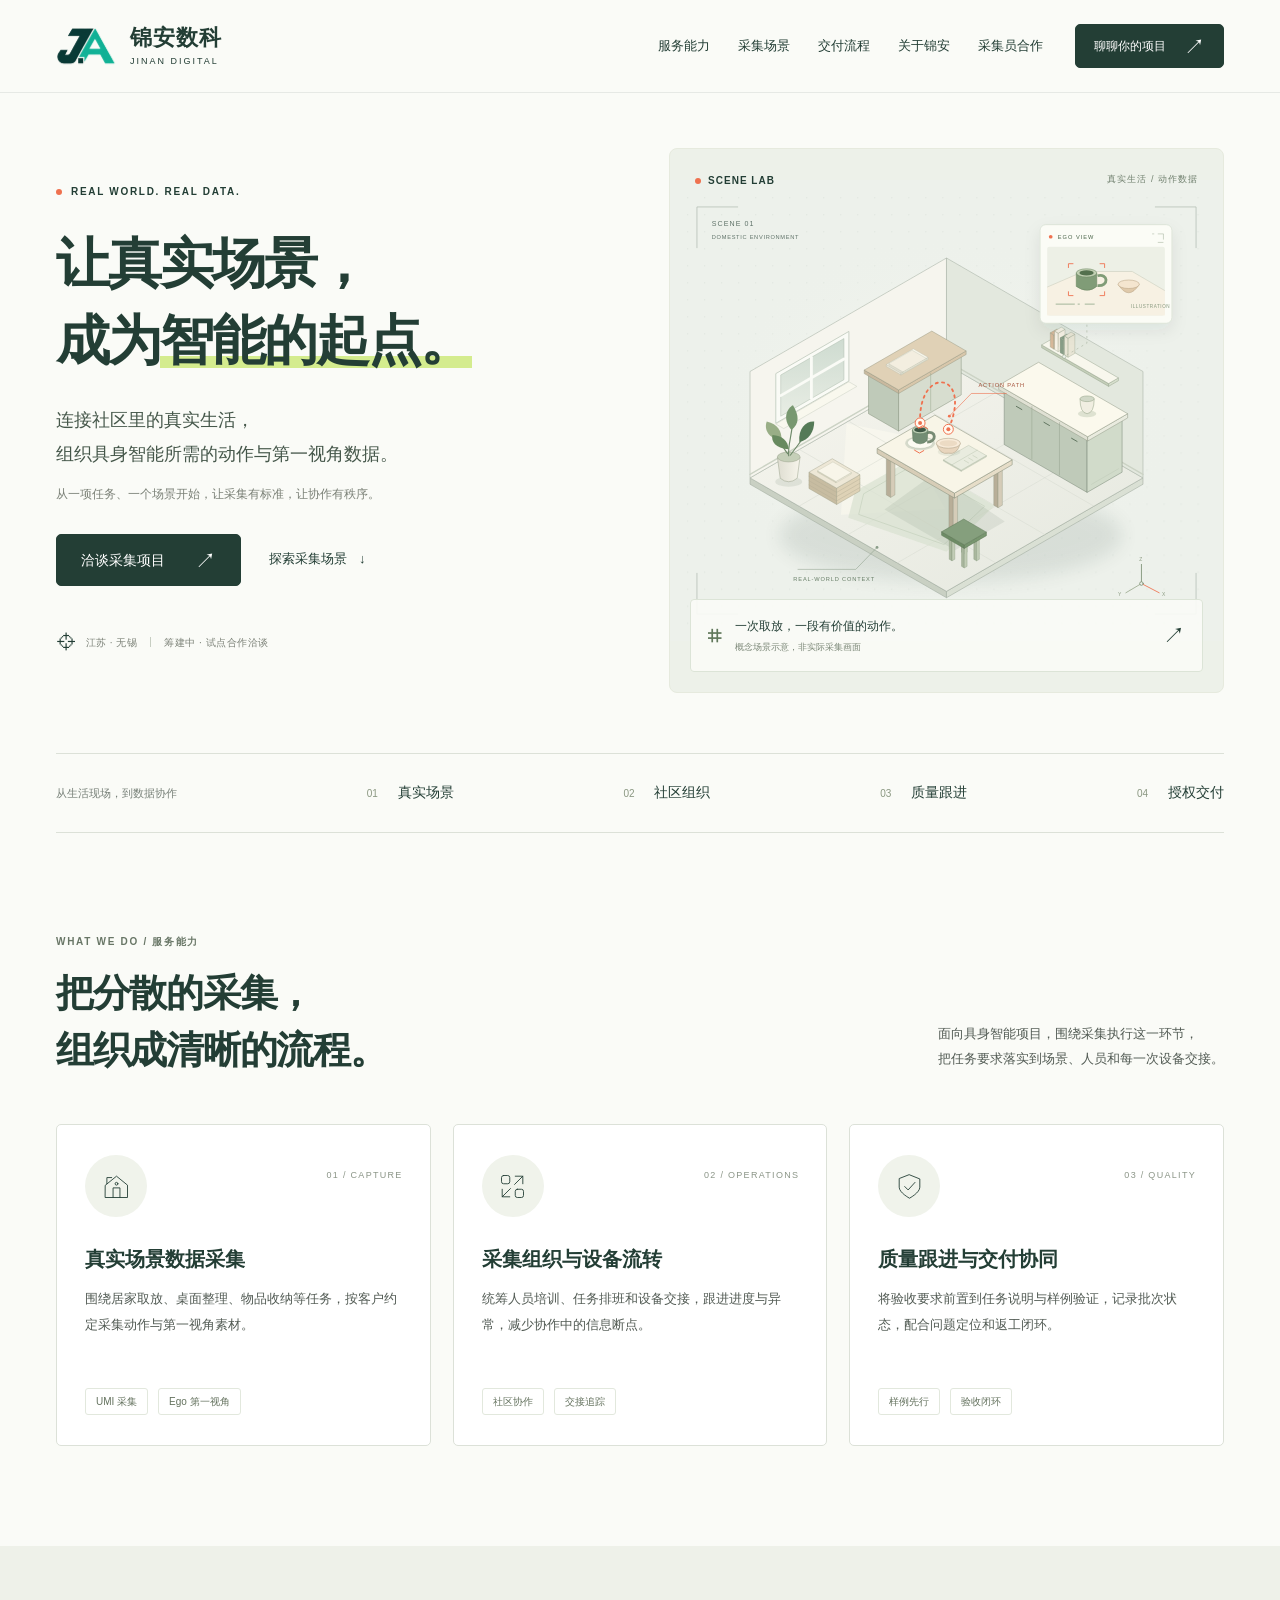
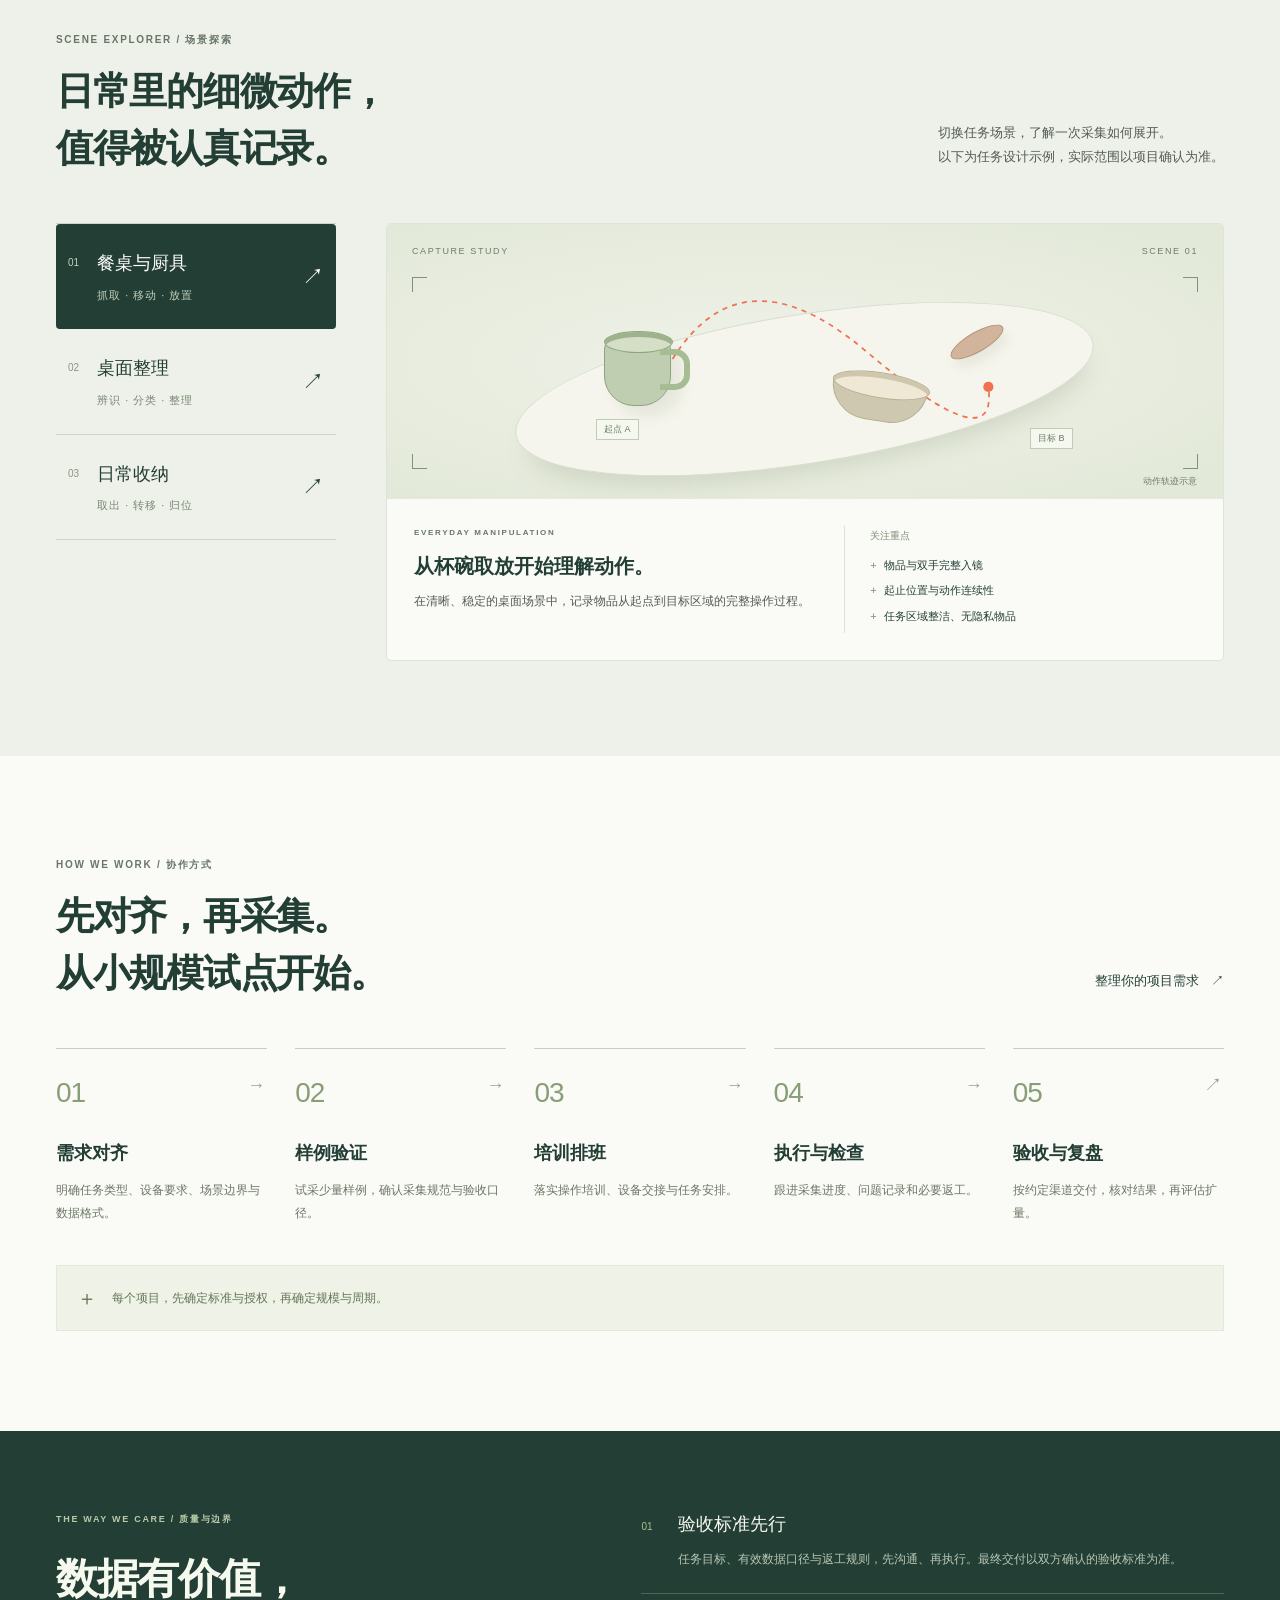
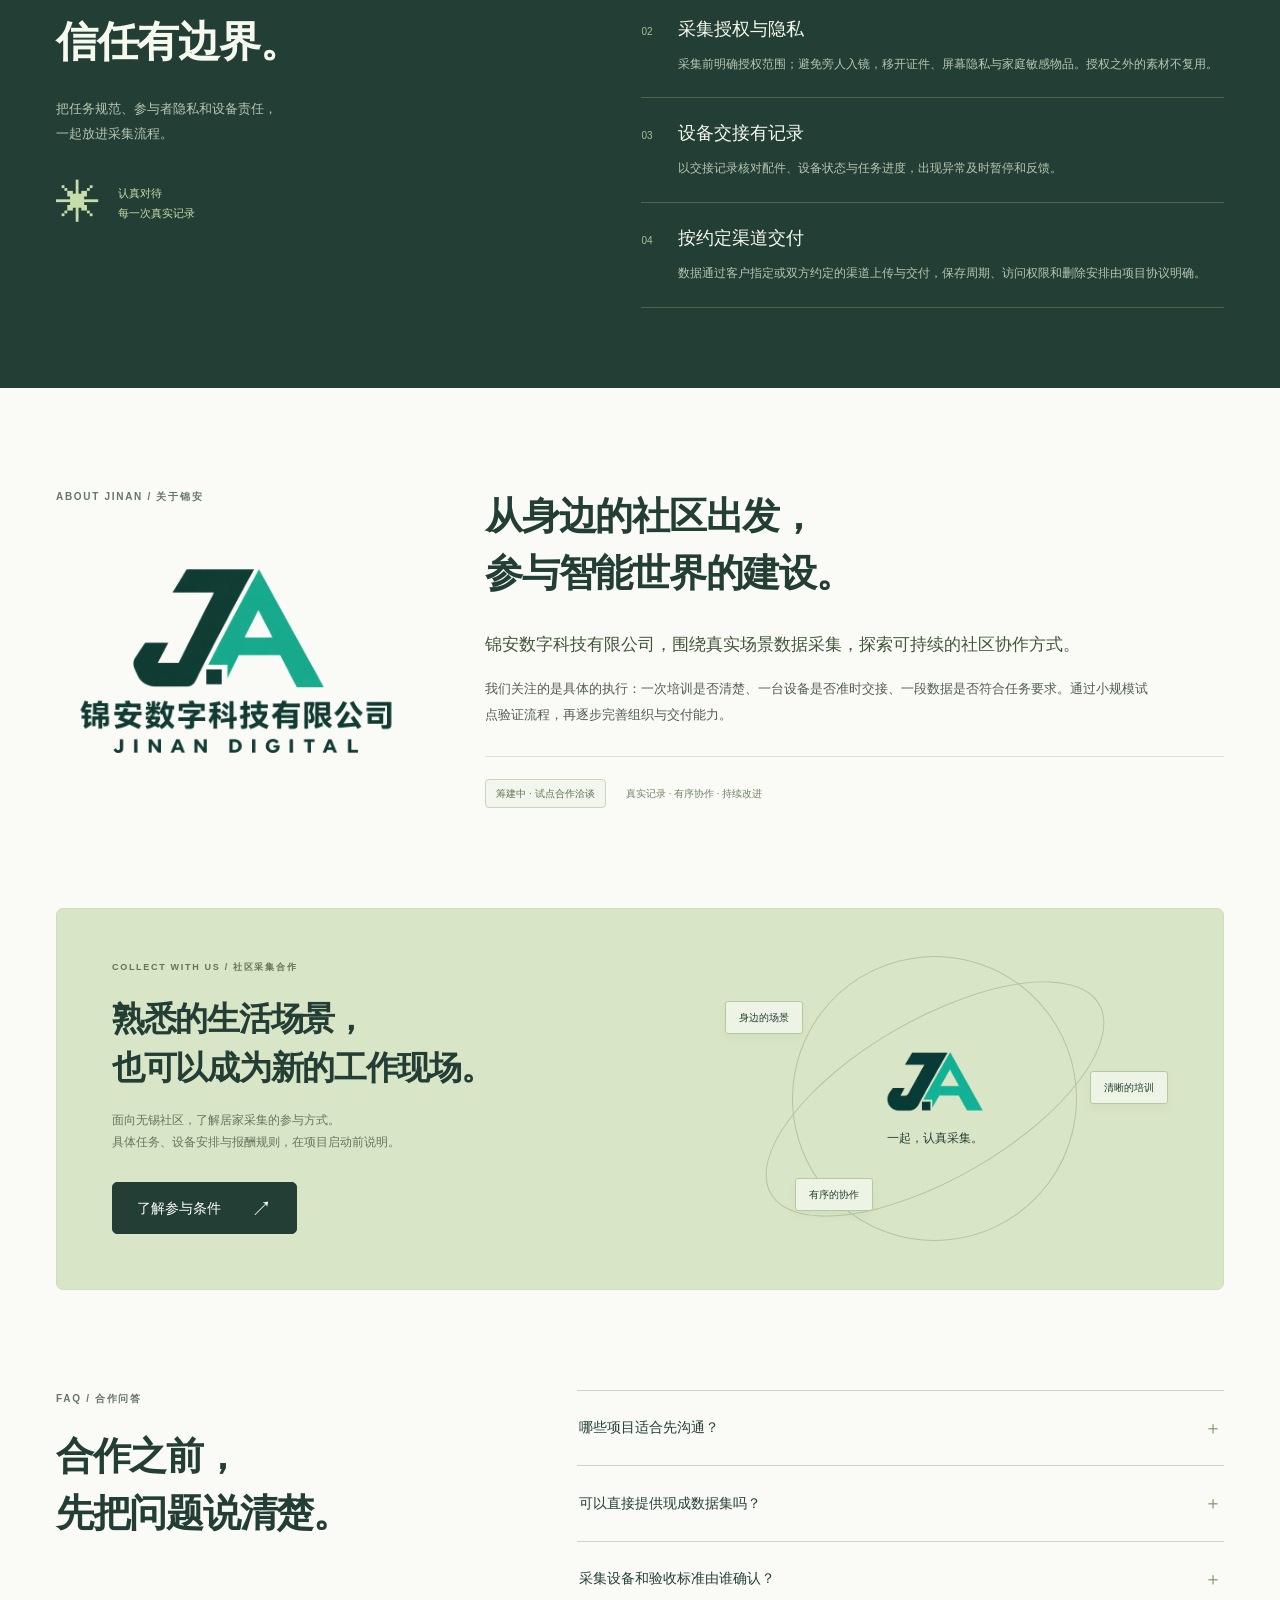
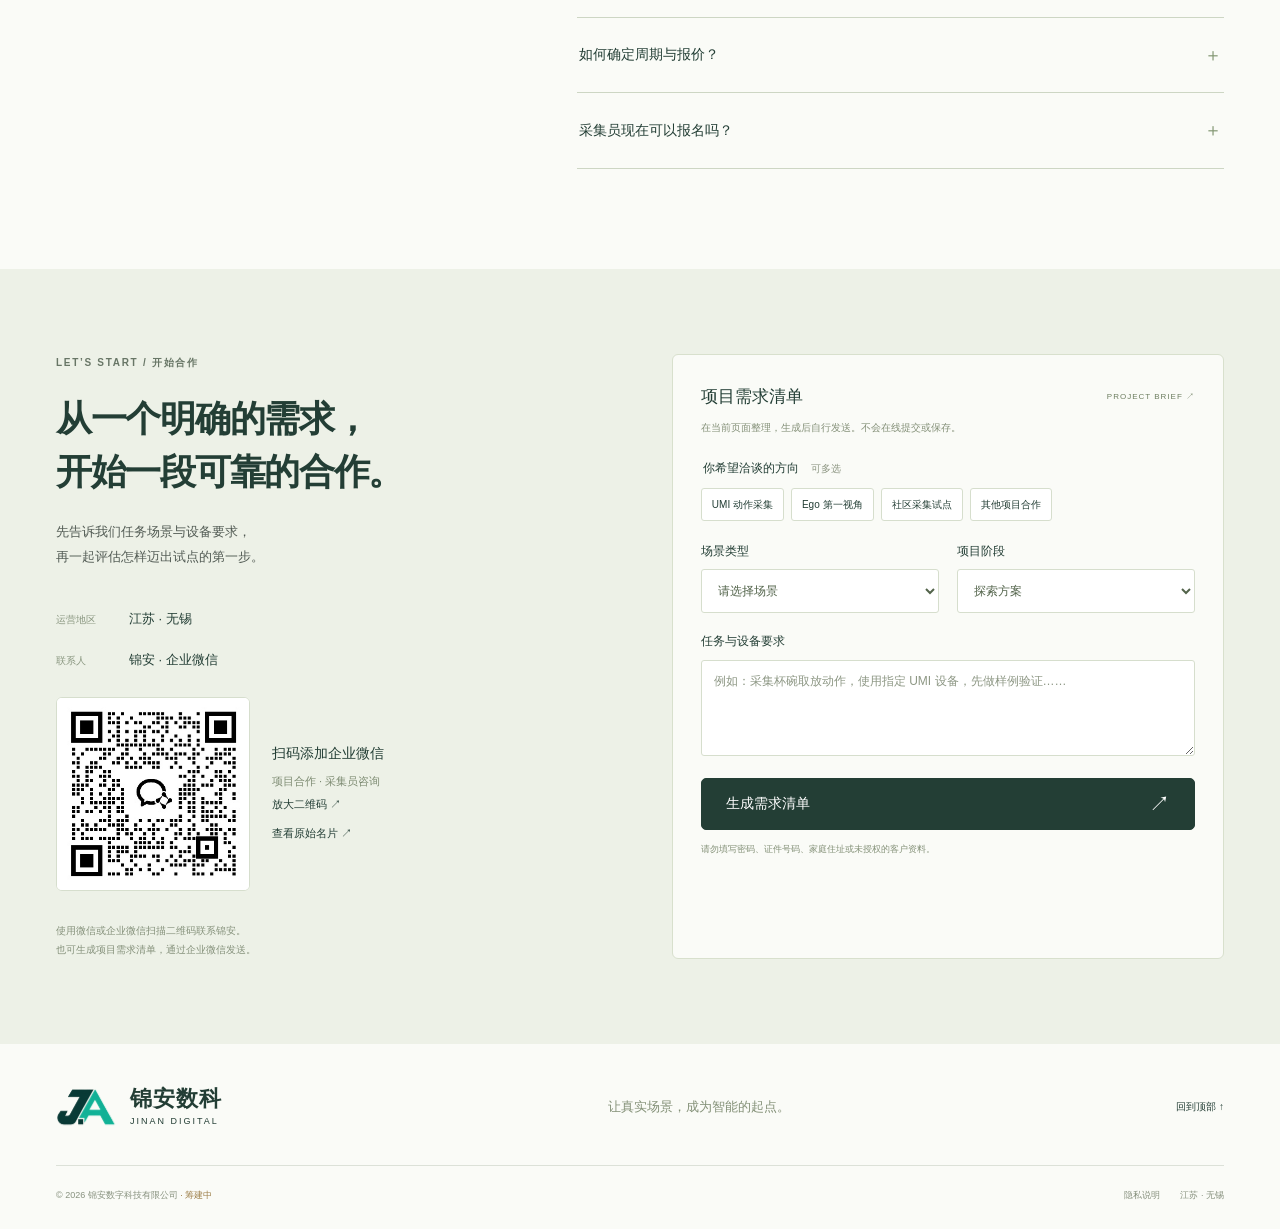
==== commit 702439a0: "Update company introduction" ====
--- a/index.html
+++ b/index.html
@@ -78,7 +78,7 @@
         <article><span>04</span><div><h3>按约定渠道交付</h3><p>数据通过客户指定或双方约定的渠道上传与交付，保存周期、访问权限和删除安排由项目协议明确。</p></div></article>
       </div></div></section>
 
-    <section class="section container about" id="about" aria-labelledby="about-title"><div class="about-label"><p class="eyebrow muted">ABOUT JINAN / 关于锦安</p><img class="about-logo" src="jinan-logo-full.png" alt="锦安数字科技有限公司，JINAN DIGITAL" width="1536" height="1024" loading="lazy"></div><div class="about-copy"><h2 id="about-title">从身边的社区出发，<br>参与智能世界的建设。</h2><p class="about-lead">锦安数字科技有限公司以无锡为运营起点，围绕真实场景数据采集，探索可持续的社区协作方式。</p><p>我们关注的是具体的执行：一次培训是否清楚、一台设备是否准时交接、一段数据是否符合任务要求。通过小规模试点验证流程，再逐步完善组织与交付能力。</p><div class="about-bottom"><span class="stage-pill" data-stage>筹建中 · 试点合作洽谈</span><span>真实记录 · 有序协作 · 持续改进</span></div></div></section>
+    <section class="section container about" id="about" aria-labelledby="about-title"><div class="about-label"><p class="eyebrow muted">ABOUT JINAN / 关于锦安</p><img class="about-logo" src="jinan-logo-full.png" alt="锦安数字科技有限公司，JINAN DIGITAL" width="1536" height="1024" loading="lazy"></div><div class="about-copy"><h2 id="about-title">从身边的社区出发，<br>参与智能世界的建设。</h2><p class="about-lead">锦安数字科技有限公司，围绕真实场景数据采集，探索可持续的社区协作方式。</p><p>我们关注的是具体的执行：一次培训是否清楚、一台设备是否准时交接、一段数据是否符合任务要求。通过小规模试点验证流程，再逐步完善组织与交付能力。</p><div class="about-bottom"><span class="stage-pill" data-stage>筹建中 · 试点合作洽谈</span><span>真实记录 · 有序协作 · 持续改进</span></div></div></section>
 
     <section class="community-section container" id="community" aria-labelledby="community-title"><div><p class="eyebrow">COLLECT WITH US / 社区采集合作</p><h2 id="community-title">熟悉的生活场景，<br>也可以成为新的工作现场。</h2><p>面向无锡社区，了解居家采集的参与方式。<br>具体任务、设备安排与报酬规则，在项目启动前说明。</p><button class="button button-light" type="button" data-open-join>了解参与条件 <span aria-hidden="true">↗</span></button><noscript><p>参与条件：年满 18 周岁、能完成操作培训、具备经授权且适合任务的采集空间、能按约定交接设备。请通过商务联系方式咨询。</p></noscript></div><div class="community-graphic" aria-hidden="true"><div class="orbit orbit-one"></div><div class="orbit orbit-two"></div><div class="community-center"><img class="brand-symbol" src="jinan-ja.svg" alt="" width="60" height="38"><span>一起，认真采集。</span></div><span class="orbit-tag tag-home">身边的场景</span><span class="orbit-tag tag-train">清晰的培训</span><span class="orbit-tag tag-plan">有序的协作</span></div></section>
 
